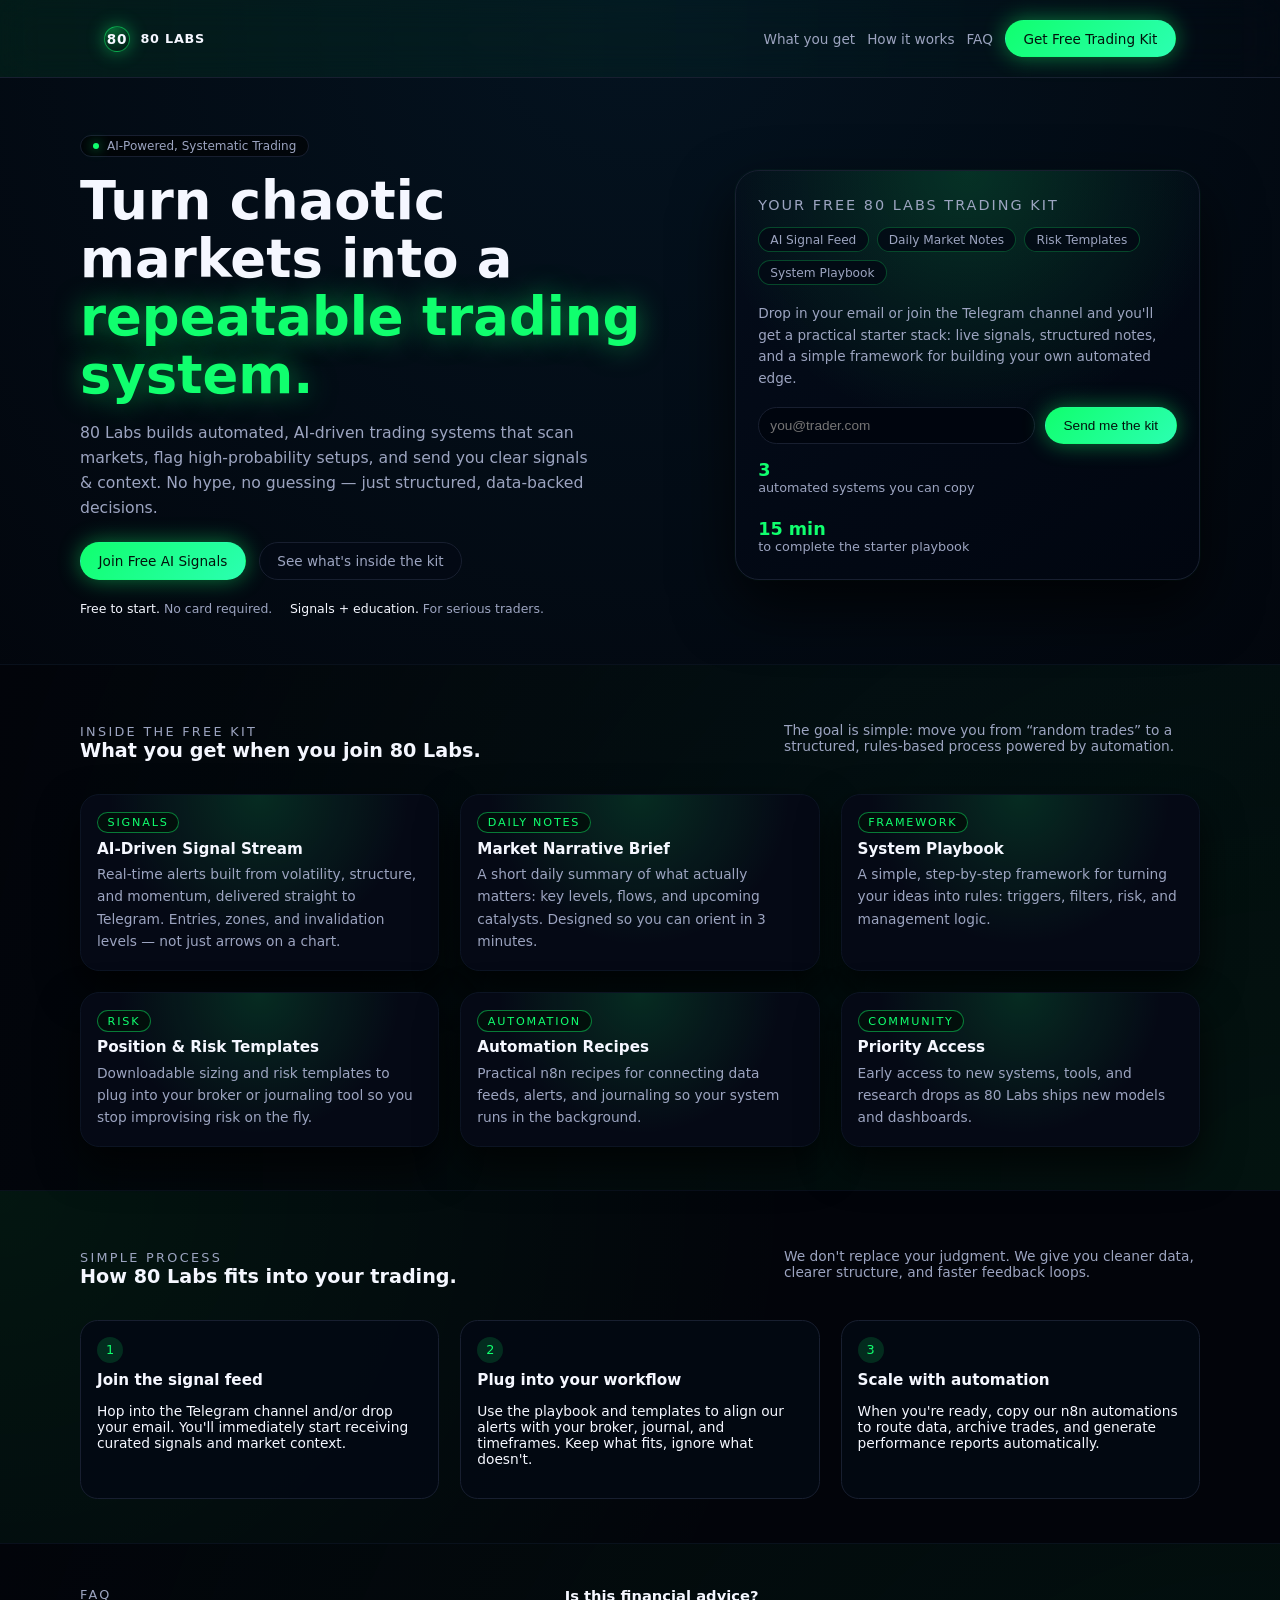
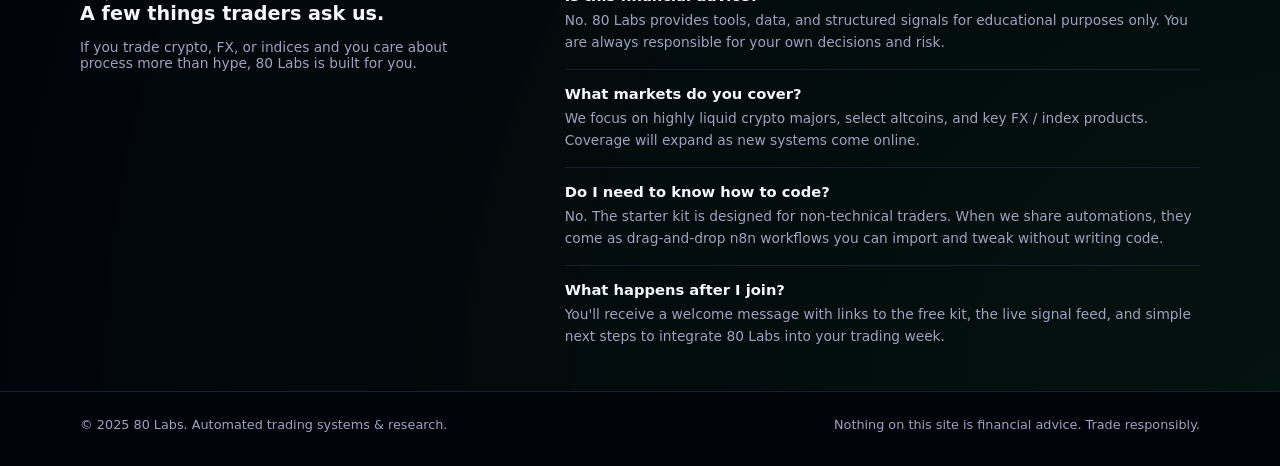
==== index.html @ 5c6da65c "Add landing page" ====
<!DOCTYPE html>
<html lang="en">
<head>
  <meta charset="UTF-8" />
  <title>80 Labs – Start</title>
  <meta name="viewport" content="width=device-width, initial-scale=1" />
  <style>
    :root {
      --bg: #02040a;
      --bg-soft: #050915;
      --accent: #10ff6e;
      --accent-soft: rgba(16, 255, 110, 0.15);
      --text: #f5f7ff;
      --muted: #9ca4c0;
      --border: #181f30;
    }
    * { box-sizing: border-box; }
    body {
      margin: 0;
      font-family: system-ui, -apple-system, BlinkMacSystemFont, "SF Pro Text",
                   "Inter", "Segoe UI", sans-serif;
      background: radial-gradient(circle at top, #041320 0, var(--bg) 50%);
      color: var(--text);
      -webkit-font-smoothing: antialiased;
    }
    a { color: inherit; text-decoration: none; }
    .page {
      min-height: 100vh;
      display: flex;
      flex-direction: column;
    }
    header {
      border-bottom: 1px solid var(--border);
      background: linear-gradient(to right, rgba(16,255,110,0.07), transparent);
      position: sticky;
      top: 0;
      backdrop-filter: blur(18px);
      z-index: 20;
    }
    .container {
      max-width: 1120px;
      margin: 0 auto;
      padding: 1.25rem 1.5rem;
    }
    .nav-row {
      display: flex;
      align-items: center;
      justify-content: space-between;
      gap: 1.5rem;
    }
    .logo-mark {
      display: inline-flex;
      align-items: center;
      gap: .65rem;
      font-weight: 600;
      letter-spacing: .06em;
      text-transform: uppercase;
      font-size: .8rem;
    }
    .logo-icon {
      width: 26px;
      height: 26px;
      border-radius: 999px;
      border: 1px solid rgba(16,255,110,.5);
      display: flex;
      align-items: center;
      justify-content: center;
      background: radial-gradient(circle at 30% 0, rgba(16,255,110,.35), #021011);
      box-shadow: 0 0 18px rgba(16,255,110,.45);
      font-size: .85rem;
    }
    .nav-cta {
      display: flex;
      gap: .75rem;
      align-items: center;
    }
    .nav-link {
      font-size: .85rem;
      color: var(--muted);
    }
    .btn {
      display: inline-flex;
      align-items: center;
      justify-content: center;
      gap: .4rem;
      padding: .6rem 1.1rem;
      border-radius: 999px;
      border: 1px solid transparent;
      font-size: .85rem;
      font-weight: 500;
      cursor: pointer;
      transition: all .18s ease-out;
      background: transparent;
      color: var(--text);
    }
    .btn-primary {
      background: linear-gradient(135deg, #10ff6e, #2bffb1);
      color: #02130c;
      box-shadow: 0 0 22px rgba(16,255,110,.45);
    }
    .btn-primary:hover {
      filter: brightness(1.05);
      transform: translateY(-1px);
      box-shadow: 0 0 26px rgba(16,255,110,.65);
    }
    .btn-ghost {
      border-color: var(--border);
      background: rgba(3,9,20,.8);
      color: var(--muted);
    }
    .btn-ghost:hover {
      border-color: rgba(16,255,110,.45);
      color: var(--text);
    }

    main { flex: 1; }
    .hero {
      padding: 3.5rem 1.5rem 3rem;
    }
    .hero-grid {
      max-width: 1120px;
      margin: 0 auto;
      display: grid;
      grid-template-columns: minmax(0, 3fr) minmax(0, 2.3fr);
      gap: 3rem;
      align-items: center;
    }
    @media (max-width: 880px) {
      .hero-grid {
        grid-template-columns: minmax(0,1fr);
      }
      .hero {
        padding-top: 2.5rem;
      }
    }
    .eyebrow {
      display: inline-flex;
      align-items: center;
      gap: .5rem;
      padding: .2rem .75rem;
      border-radius: 999px;
      border: 1px solid var(--border);
      background: rgba(0,0,0,.6);
      font-size: .75rem;
      color: var(--muted);
      margin-bottom: .9rem;
    }
    .eyebrow-dot {
      width: 6px;
      height: 6px;
      border-radius: 999px;
      background: var(--accent);
      box-shadow: 0 0 12px rgba(16,255,110,.85);
    }
    h1 {
      font-size: clamp(2.4rem, 3.1vw + 1.6rem, 3.3rem);
      line-height: 1.1;
      margin: 0 0 .9rem;
    }
    h1 span {
      color: var(--accent);
      text-shadow: 0 0 28px rgba(16,255,110,.5);
    }
    .hero-sub {
      max-width: 32rem;
      color: var(--muted);
      font-size: .98rem;
      line-height: 1.6;
      margin-bottom: 1.4rem;
    }
    .hero-cta-row {
      display: flex;
      flex-wrap: wrap;
      gap: .8rem;
      margin-bottom: 1.35rem;
    }
    .hero-meta {
      display: flex;
      flex-wrap: wrap;
      gap: 1.1rem;
      font-size: .78rem;
      color: var(--muted);
    }
    .hero-meta strong {
      color: var(--text);
      font-weight: 500;
    }

    .hero-card {
      border-radius: 1.5rem;
      padding: 1.6rem 1.4rem;
      background:
        radial-gradient(circle at top, rgba(16,255,110,.16), transparent 55%),
        linear-gradient(145deg, rgba(4,12,26,1), rgba(1,6,16,1));
      border: 1px solid var(--border);
      box-shadow:
        0 26px 60px rgba(0,0,0,.75),
        0 0 0 1px rgba(16,255,110,.04);
    }
    .hero-card-title {
      font-size: .9rem;
      letter-spacing: .14em;
      text-transform: uppercase;
      margin-bottom: .9rem;
      color: var(--muted);
    }
    .pill-row {
      display: flex;
      flex-wrap: wrap;
      gap: .5rem;
      margin-bottom: 1.1rem;
    }
    .pill {
      padding: .28rem .7rem;
      border-radius: 999px;
      font-size: .76rem;
      border: 1px solid rgba(16,255,110,.25);
      background: rgba(3,11,20,.9);
      color: var(--muted);
    }
    .metrics-row {
      display: flex;
      flex-wrap: wrap;
      gap: 1.5rem;
      font-size: .8rem;
      color: var(--muted);
    }
    .metric strong {
      display: block;
      font-size: 1.1rem;
      color: var(--accent);
    }

    .section {
      padding: 2.7rem 1.5rem;
      border-top: 1px solid rgba(10,18,30,.9);
      background: radial-gradient(circle at top left, rgba(16,255,110,.07), transparent 60%);
    }
    .section-alt {
      background: radial-gradient(circle at bottom right, rgba(16,255,110,.06), #02040a);
    }
    .section-inner {
      max-width: 1120px;
      margin: 0 auto;
    }
    .section-header {
      display: flex;
      justify-content: space-between;
      align-items: flex-end;
      gap: 1.5rem;
      margin-bottom: 1.6rem;
    }
    .section-title {
      font-size: 1.2rem;
      margin: 0 0 .35rem;
    }
    .section-kicker {
      font-size: .8rem;
      color: var(--muted);
      letter-spacing: .18em;
      text-transform: uppercase;
    }
    .section-desc {
      font-size: .86rem;
      color: var(--muted);
      max-width: 26rem;
    }
    @media (max-width: 720px) {
      .section-header {
        flex-direction: column;
        align-items: flex-start;
      }
    }

    .cards {
      display: grid;
      grid-template-columns: repeat(3, minmax(0,1fr));
      gap: 1.3rem;
    }
    @media (max-width: 880px) {
      .cards {
        grid-template-columns: repeat(2,minmax(0,1fr));
      }
    }
    @media (max-width: 640px) {
      .cards {
        grid-template-columns: minmax(0,1fr);
      }
    }
    .card {
      border-radius: 1.2rem;
      padding: 1.1rem 1rem 1.15rem;
      background: radial-gradient(circle at top, rgba(16,255,110,.14), transparent 60%);
      background-color: var(--bg-soft);
      border: 1px solid rgba(12,20,35,1);
      box-shadow: 0 18px 40px rgba(0,0,0,.7);
      font-size: .86rem;
    }
    .card h3 {
      font-size: .95rem;
      margin: 0 0 .35rem;
    }
    .card p {
      margin: 0;
      color: var(--muted);
      line-height: 1.6;
    }
    .badge {
      display: inline-flex;
      align-items: center;
      justify-content: center;
      padding: .2rem .6rem;
      border-radius: 999px;
      border: 1px solid rgba(16,255,110,.45);
      background: rgba(3,15,10,.9);
      font-size: .7rem;
      text-transform: uppercase;
      letter-spacing: .16em;
      color: var(--accent);
      margin-bottom: .4rem;
    }

    .steps {
      display: grid;
      grid-template-columns: repeat(3,minmax(0,1fr));
      gap: 1.3rem;
    }
    @media (max-width: 880px) {
      .steps { grid-template-columns: minmax(0,1fr); }
    }
    .step {
      border-radius: 1.1rem;
      padding: 1rem 1rem 1.1rem;
      border: 1px solid var(--border);
      background: rgba(3,9,18,.96);
      font-size: .86rem;
    }
    .step-num {
      width: 26px;
      height: 26px;
      border-radius: 999px;
      display: inline-flex;
      align-items: center;
      justify-content: center;
      font-size: .8rem;
      background: var(--accent-soft);
      color: var(--accent);
      margin-bottom: .45rem;
    }
    .faq-grid {
      display: grid;
      grid-template-columns: 1.4fr 2fr;
      gap: 2.5rem;
    }
    @media (max-width: 880px) {
      .faq-grid { grid-template-columns: minmax(0,1fr); }
    }
    .faq-item + .faq-item {
      margin-top: 1rem;
      padding-top: .9rem;
      border-top: 1px solid var(--border);
    }
    .faq-item h3 {
      margin: 0 0 .35rem;
      font-size: .92rem;
    }
    .faq-item p {
      margin: 0;
      font-size: .86rem;
      color: var(--muted);
      line-height: 1.6;
    }

    footer {
      border-top: 1px solid var(--border);
      padding: 1.6rem 1.5rem 2.1rem;
      background: #01030a;
      font-size: .8rem;
      color: var(--muted);
    }
    .footer-inner {
      max-width: 1120px;
      margin: 0 auto;
      display: flex;
      justify-content: space-between;
      gap: 1.5rem;
      flex-wrap: wrap;
      align-items: center;
    }
  </style>
</head>
<body>
<div class="page">
  <header>
    <div class="container nav-row">
      <div class="logo-mark">
        <div class="logo-icon">80</div>
        <span>80 Labs</span>
      </div>
      <div class="nav-cta">
        <a href="#kit" class="nav-link">What you get</a>
        <a href="#join" class="nav-link">How it works</a>
        <a href="#faq" class="nav-link">FAQ</a>
        <a href="#join" class="btn btn-primary">Get Free Trading Kit</a>
      </div>
    </div>
  </header>

  <main>
    <section class="hero">
      <div class="hero-grid">
        <div>
          <div class="eyebrow">
            <span class="eyebrow-dot"></span>
            AI-Powered, Systematic Trading
          </div>
          <h1>
            Turn chaotic markets into a<br />
            <span>repeatable trading system.</span>
          </h1>
          <p class="hero-sub">
            80 Labs builds automated, AI-driven trading systems that scan markets,
            flag high-probability setups, and send you clear signals &amp; context.
            No hype, no guessing &mdash; just structured, data-backed decisions.
          </p>
          <div class="hero-cta-row" id="join">
            <a href="https://t.me/YOUR_TELEGRAM_LINK" class="btn btn-primary">
              Join Free AI Signals
            </a>
            <a href="#kit" class="btn btn-ghost">
              See what&apos;s inside the kit
            </a>
          </div>
          <div class="hero-meta">
            <span><strong>Free to start.</strong> No card required.</span>
            <span><strong>Signals + education.</strong> For serious traders.</span>
          </div>
        </div>

        <aside class="hero-card">
          <div class="hero-card-title">Your Free 80 Labs Trading Kit</div>
          <div class="pill-row">
            <span class="pill">AI Signal Feed</span>
            <span class="pill">Daily Market Notes</span>
            <span class="pill">Risk Templates</span>
            <span class="pill">System Playbook</span>
          </div>
          <p style="color: var(--muted); font-size:.85rem; line-height:1.6; margin-bottom:1.1rem;">
            Drop in your email or join the Telegram channel and you&apos;ll get
            a practical starter stack: live signals, structured notes, and a
            simple framework for building your own automated edge.
          </p>
          <div style="margin-bottom:1rem;">
            <!-- Placeholder form - wire this to your ESP -->
            <form action="#" method="post" style="display:flex; flex-wrap:wrap; gap:.6rem;">
              <input
                type="email"
                name="email"
                required
                placeholder="you@trader.com"
                style="flex:1 1 160px; min-width:0; padding:.55rem .7rem; border-radius:999px;
                       border:1px solid var(--border); background:rgba(1,5,14,.9);
                       color:var(--text); font-size:.85rem;"
              />
              <button type="submit" class="btn btn-primary">Send me the kit</button>
            </form>
          </div>
          <div class="metrics-row">
            <div class="metric">
              <strong>3</strong>
              automated systems you can copy
            </div>
            <div class="metric">
              <strong>15 min</strong>
              to complete the starter playbook
            </div>
          </div>
        </aside>
      </div>
    </section>

    <section class="section section-alt" id="kit">
      <div class="section-inner">
        <div class="section-header">
          <div>
            <div class="section-kicker">Inside the free kit</div>
            <h2 class="section-title">What you get when you join 80 Labs.</h2>
          </div>
          <p class="section-desc">
            The goal is simple: move you from &ldquo;random trades&rdquo; to
            a structured, rules-based process powered by automation.
          </p>
        </div>
        <div class="cards">
          <article class="card">
            <span class="badge">Signals</span>
            <h3>AI-Driven Signal Stream</h3>
            <p>
              Real-time alerts built from volatility, structure, and momentum,
              delivered straight to Telegram. Entries, zones, and invalidation
              levels &mdash; not just arrows on a chart.
            </p>
          </article>
          <article class="card">
            <span class="badge">Daily Notes</span>
            <h3>Market Narrative Brief</h3>
            <p>
              A short daily summary of what actually matters: key levels, flows,
              and upcoming catalysts. Designed so you can orient in 3 minutes.
            </p>
          </article>
          <article class="card">
            <span class="badge">Framework</span>
            <h3>System Playbook</h3>
            <p>
              A simple, step-by-step framework for turning your ideas into
              rules: triggers, filters, risk, and management logic.
            </p>
          </article>
          <article class="card">
            <span class="badge">Risk</span>
            <h3>Position &amp; Risk Templates</h3>
            <p>
              Downloadable sizing and risk templates to plug into your broker
              or journaling tool so you stop improvising risk on the fly.
            </p>
          </article>
          <article class="card">
            <span class="badge">Automation</span>
            <h3>Automation Recipes</h3>
            <p>
              Practical n8n recipes for connecting data feeds, alerts,
              and journaling so your system runs in the background.
            </p>
          </article>
          <article class="card">
            <span class="badge">Community</span>
            <h3>Priority Access</h3>
            <p>
              Early access to new systems, tools, and research drops as 80 Labs
              ships new models and dashboards.
            </p>
          </article>
        </div>
      </div>
    </section>

    <section class="section" id="join">
      <div class="section-inner">
        <div class="section-header">
          <div>
            <div class="section-kicker">Simple process</div>
            <h2 class="section-title">How 80 Labs fits into your trading.</h2>
          </div>
          <p class="section-desc">
            We don&apos;t replace your judgment. We give you cleaner data,
            clearer structure, and faster feedback loops.
          </p>
        </div>
        <div class="steps">
          <div class="step">
            <div class="step-num">1</div>
            <h3 style="margin:.1rem 0 .4rem; font-size:.95rem;">Join the signal feed</h3>
            <p>
              Hop into the Telegram channel and/or drop your email. You&apos;ll
              immediately start receiving curated signals and market context.
            </p>
          </div>
          <div class="step">
            <div class="step-num">2</div>
            <h3 style="margin:.1rem 0 .4rem; font-size:.95rem;">Plug into your workflow</h3>
            <p>
              Use the playbook and templates to align our alerts with your
              broker, journal, and timeframes. Keep what fits, ignore what
              doesn&apos;t.
            </p>
          </div>
          <div class="step">
            <div class="step-num">3</div>
            <h3 style="margin:.1rem 0 .4rem; font-size:.95rem;">Scale with automation</h3>
            <p>
              When you&apos;re ready, copy our n8n automations to route data,
              archive trades, and generate performance reports automatically.
            </p>
          </div>
        </div>
      </div>
    </section>

    <section class="section section-alt" id="faq">
      <div class="section-inner faq-grid">
        <div>
          <div class="section-kicker">FAQ</div>
          <h2 class="section-title">A few things traders ask us.</h2>
          <p class="section-desc">
            If you trade crypto, FX, or indices and you care about process more
            than hype, 80 Labs is built for you.
          </p>
        </div>
        <div>
          <div class="faq-item">
            <h3>Is this financial advice?</h3>
            <p>
              No. 80 Labs provides tools, data, and structured signals for
              educational purposes only. You are always responsible for your
              own decisions and risk.
            </p>
          </div>
          <div class="faq-item">
            <h3>What markets do you cover?</h3>
            <p>
              We focus on highly liquid crypto majors, select altcoins, and key
              FX / index products. Coverage will expand as new systems come
              online.
            </p>
          </div>
          <div class="faq-item">
            <h3>Do I need to know how to code?</h3>
            <p>
              No. The starter kit is designed for non-technical traders. When
              we share automations, they come as drag-and-drop n8n workflows
              you can import and tweak without writing code.
            </p>
          </div>
          <div class="faq-item">
            <h3>What happens after I join?</h3>
            <p>
              You&apos;ll receive a welcome message with links to the free kit,
              the live signal feed, and simple next steps to integrate 80 Labs
              into your trading week.
            </p>
          </div>
        </div>
      </div>
    </section>
  </main>

  <footer>
    <div class="footer-inner">
      <span>© 2025 80 Labs. Automated trading systems &amp; research.</span>
      <span>Nothing on this site is financial advice. Trade responsibly.</span>
    </div>
  </footer>
</div>
</body>
</html>
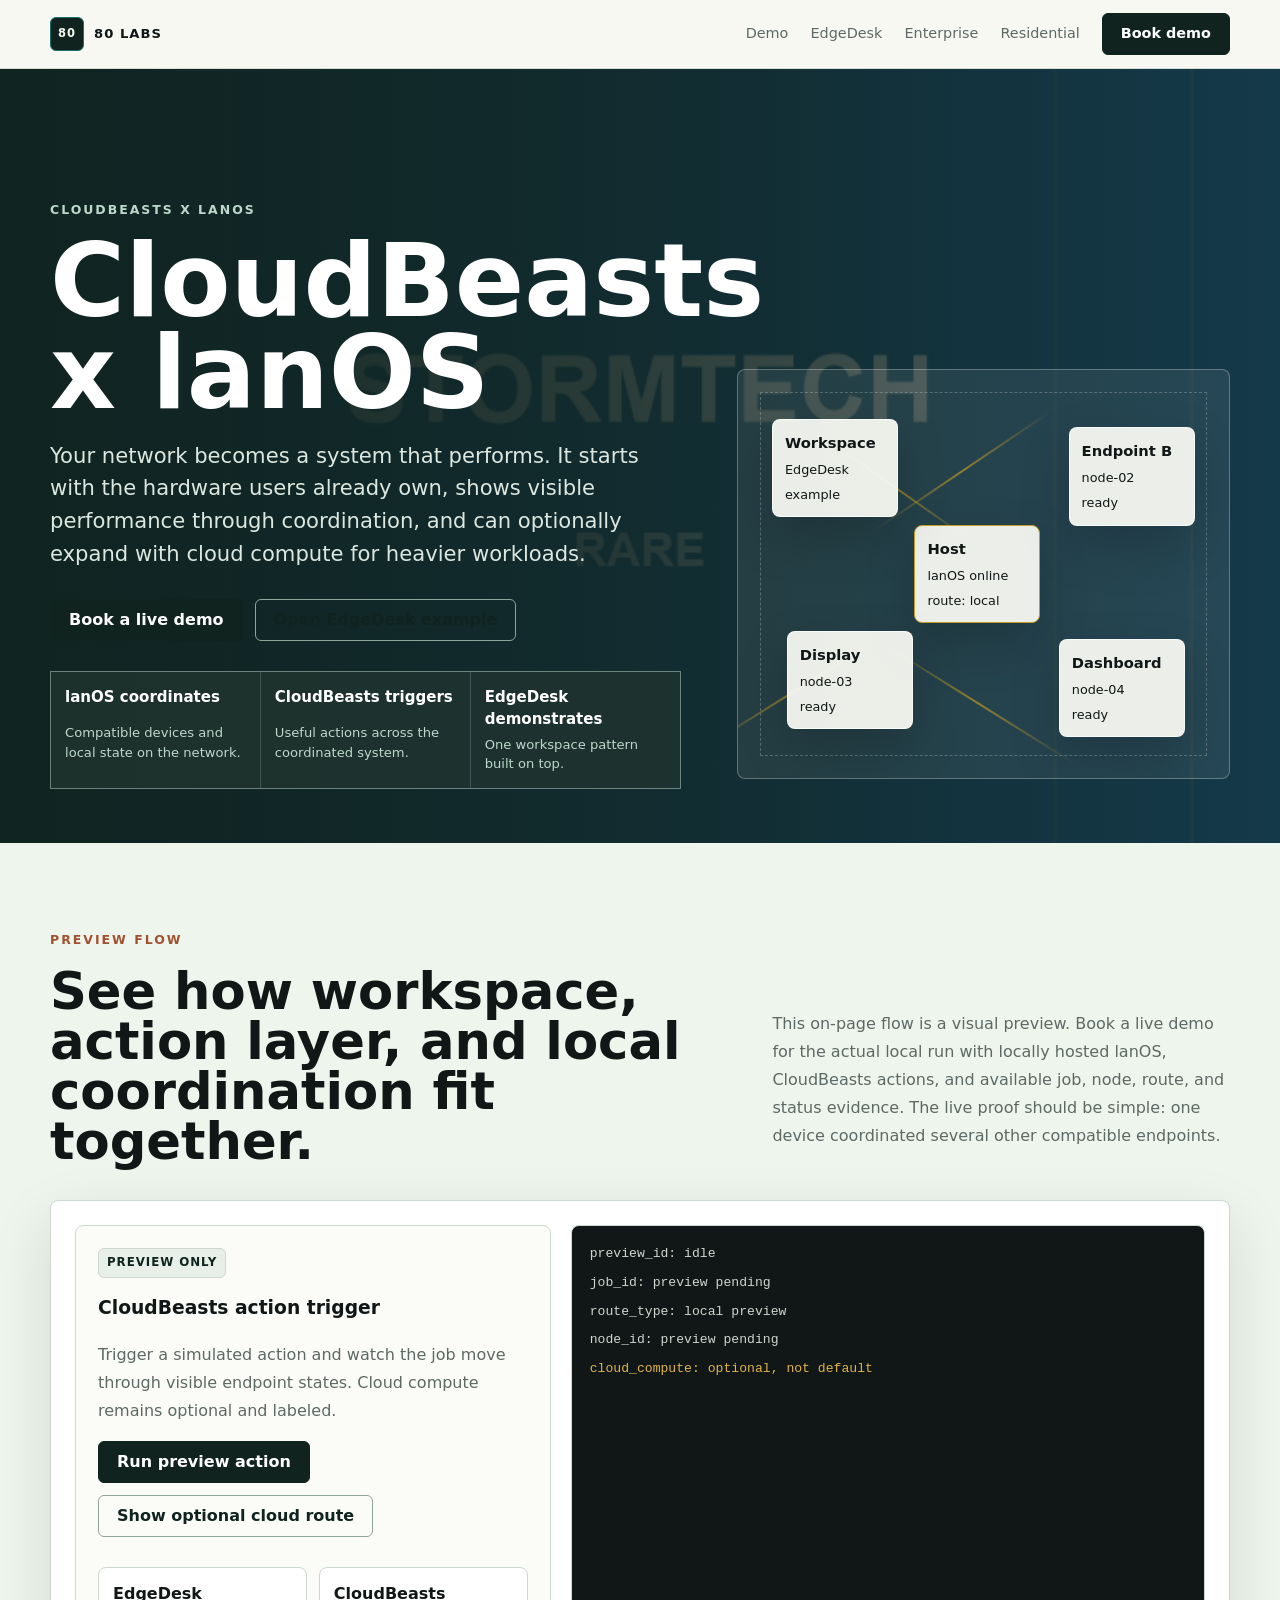
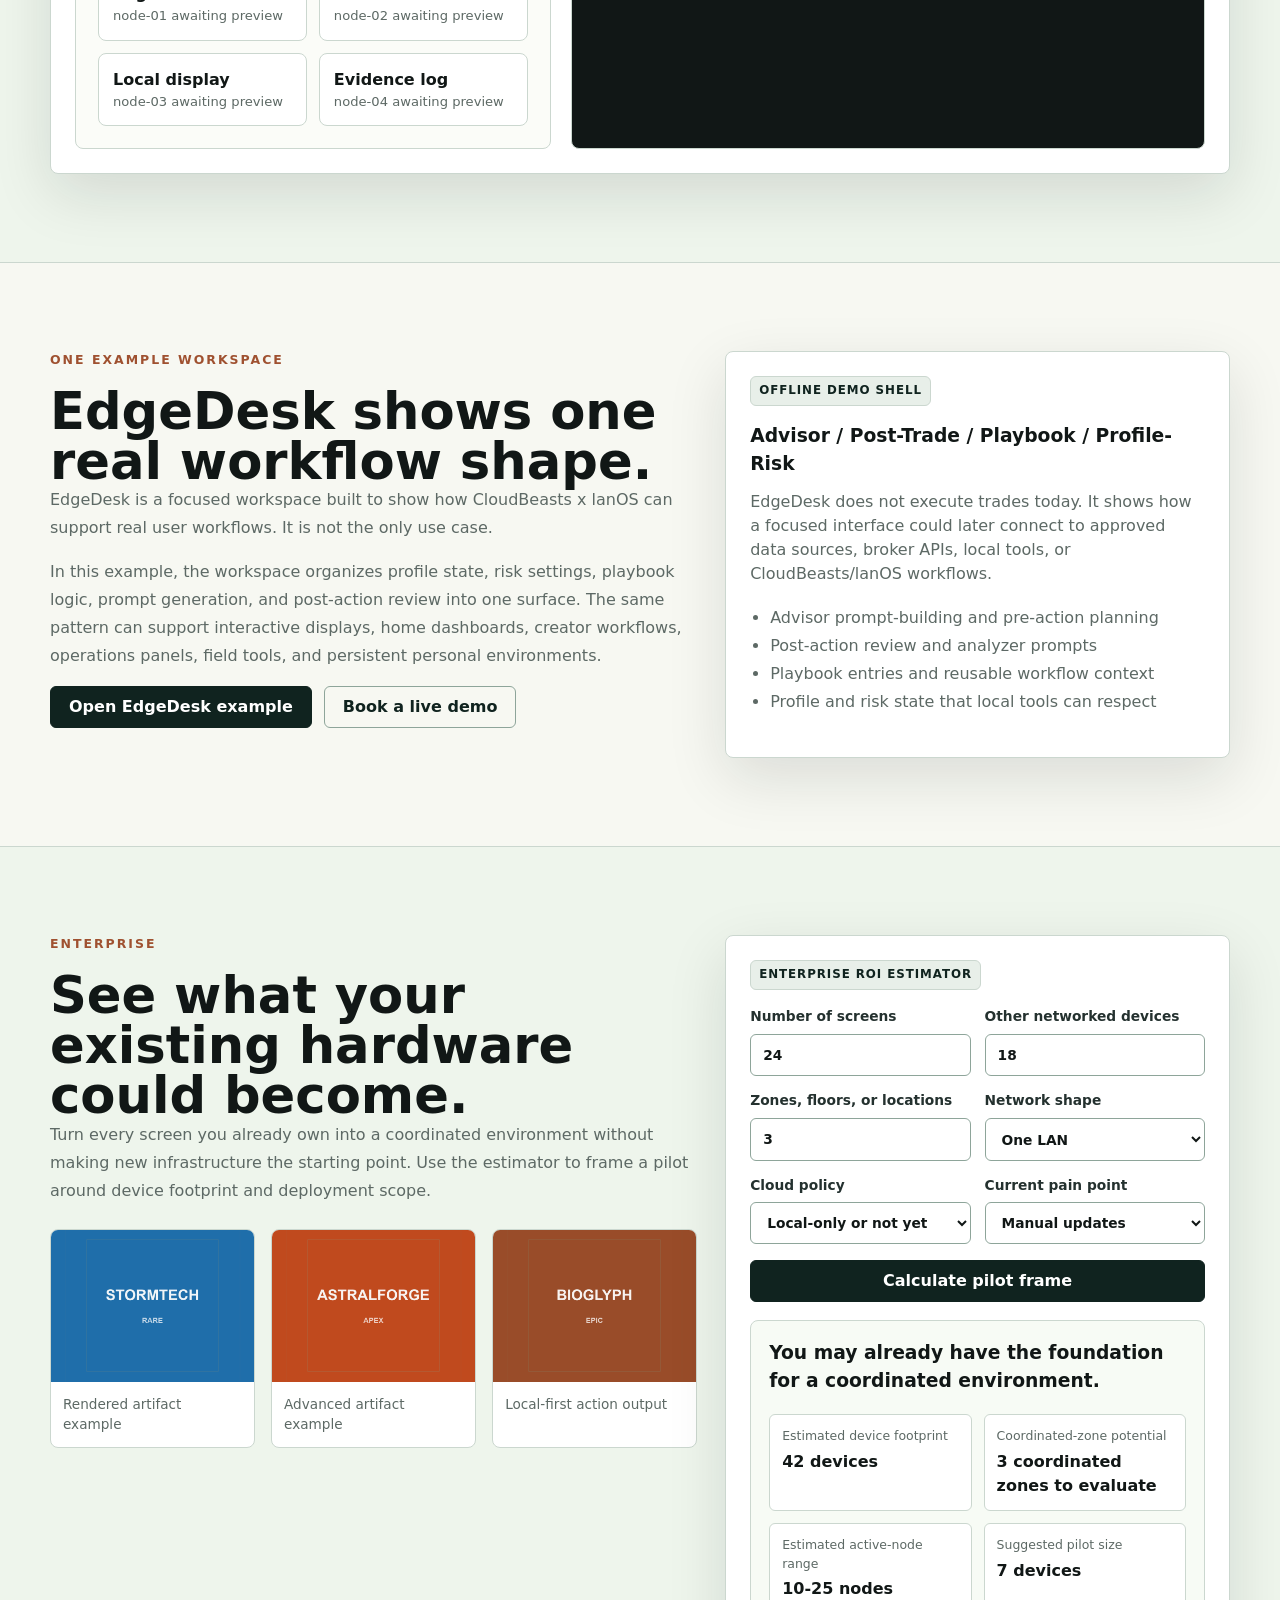
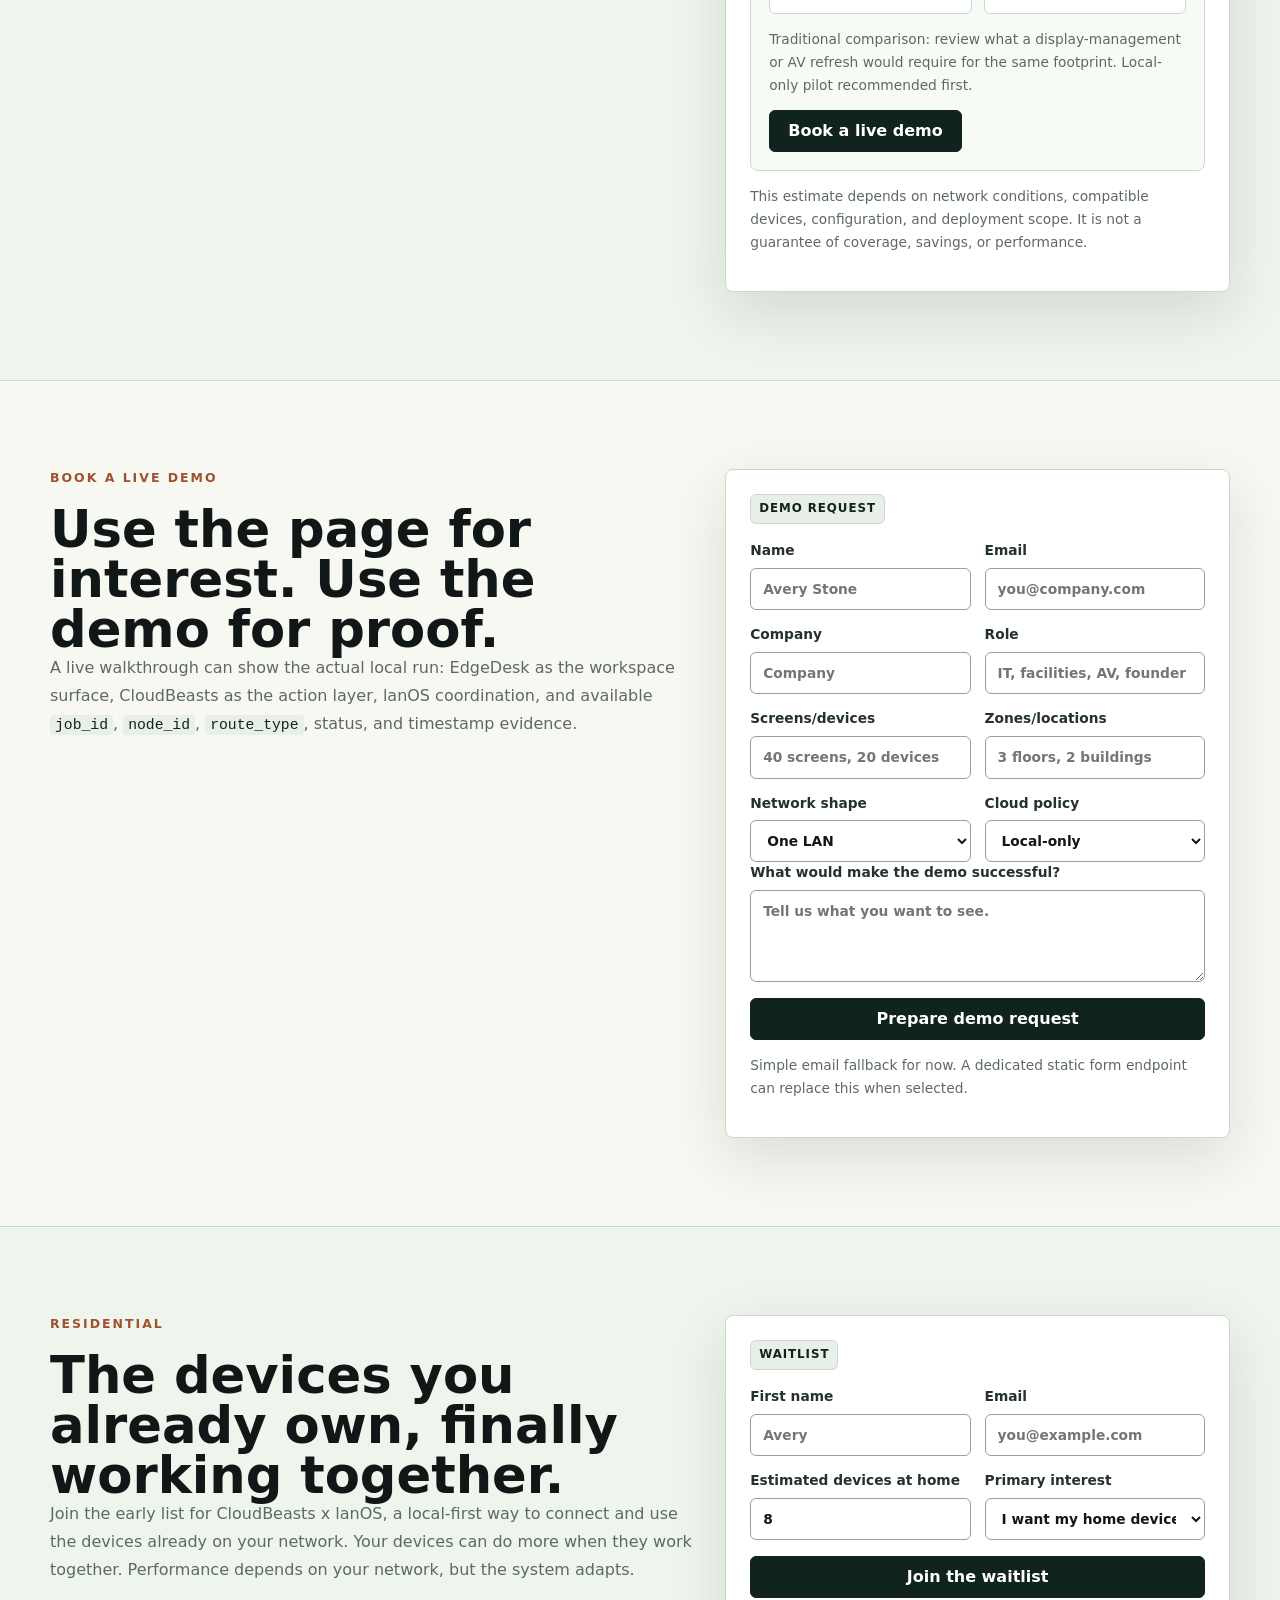
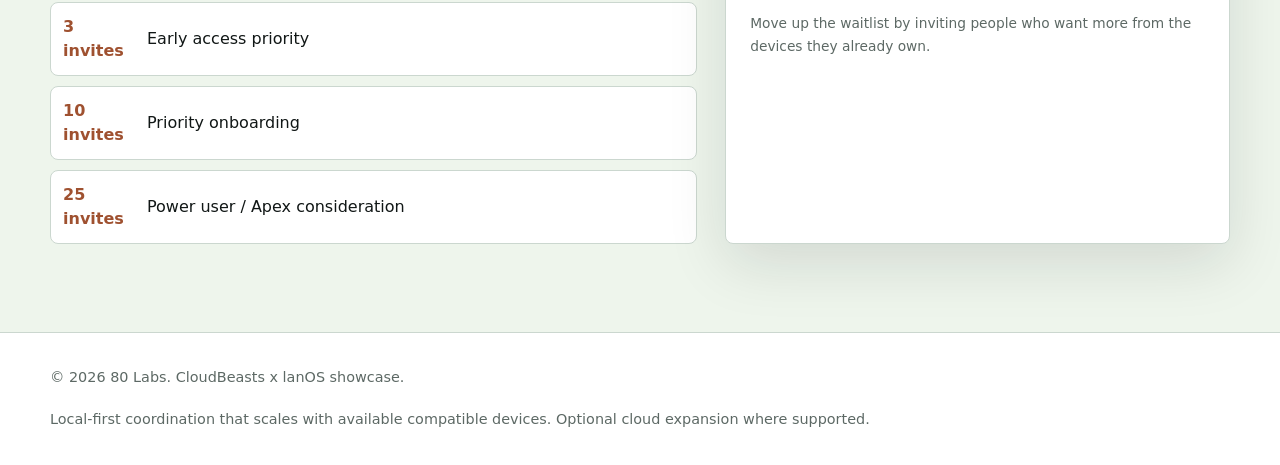
==== commit 52a1c460: "Add CloudBeasts EdgeDesk showcase" ====
--- a/index.html
+++ b/index.html
@@ -2,645 +2,227 @@
 <html lang="en">
 <head>
   <meta charset="UTF-8" />
-  <title>80 Labs – Start</title>
   <meta name="viewport" content="width=device-width, initial-scale=1" />
-  <style>
-    :root {
-      --bg: #02040a;
-      --bg-soft: #050915;
-      --accent: #10ff6e;
-      --accent-soft: rgba(16, 255, 110, 0.15);
-      --text: #f5f7ff;
-      --muted: #9ca4c0;
-      --border: #181f30;
-    }
-    * { box-sizing: border-box; }
-    body {
-      margin: 0;
-      font-family: system-ui, -apple-system, BlinkMacSystemFont, "SF Pro Text",
-                   "Inter", "Segoe UI", sans-serif;
-      background: radial-gradient(circle at top, #041320 0, var(--bg) 50%);
-      color: var(--text);
-      -webkit-font-smoothing: antialiased;
-    }
-    a { color: inherit; text-decoration: none; }
-    .page {
-      min-height: 100vh;
-      display: flex;
-      flex-direction: column;
-    }
-    header {
-      border-bottom: 1px solid var(--border);
-      background: linear-gradient(to right, rgba(16,255,110,0.07), transparent);
-      position: sticky;
-      top: 0;
-      backdrop-filter: blur(18px);
-      z-index: 20;
-    }
-    .container {
-      max-width: 1120px;
-      margin: 0 auto;
-      padding: 1.25rem 1.5rem;
-    }
-    .nav-row {
-      display: flex;
-      align-items: center;
-      justify-content: space-between;
-      gap: 1.5rem;
-    }
-    .logo-mark {
-      display: inline-flex;
-      align-items: center;
-      gap: .65rem;
-      font-weight: 600;
-      letter-spacing: .06em;
-      text-transform: uppercase;
-      font-size: .8rem;
-    }
-    .logo-icon {
-      width: 26px;
-      height: 26px;
-      border-radius: 999px;
-      border: 1px solid rgba(16,255,110,.5);
-      display: flex;
-      align-items: center;
-      justify-content: center;
-      background: radial-gradient(circle at 30% 0, rgba(16,255,110,.35), #021011);
-      box-shadow: 0 0 18px rgba(16,255,110,.45);
-      font-size: .85rem;
-    }
-    .nav-cta {
-      display: flex;
-      gap: .75rem;
-      align-items: center;
-    }
-    .nav-link {
-      font-size: .85rem;
-      color: var(--muted);
-    }
-    .btn {
-      display: inline-flex;
-      align-items: center;
-      justify-content: center;
-      gap: .4rem;
-      padding: .6rem 1.1rem;
-      border-radius: 999px;
-      border: 1px solid transparent;
-      font-size: .85rem;
-      font-weight: 500;
-      cursor: pointer;
-      transition: all .18s ease-out;
-      background: transparent;
-      color: var(--text);
-    }
-    .btn-primary {
-      background: linear-gradient(135deg, #10ff6e, #2bffb1);
-      color: #02130c;
-      box-shadow: 0 0 22px rgba(16,255,110,.45);
-    }
-    .btn-primary:hover {
-      filter: brightness(1.05);
-      transform: translateY(-1px);
-      box-shadow: 0 0 26px rgba(16,255,110,.65);
-    }
-    .btn-ghost {
-      border-color: var(--border);
-      background: rgba(3,9,20,.8);
-      color: var(--muted);
-    }
-    .btn-ghost:hover {
-      border-color: rgba(16,255,110,.45);
-      color: var(--text);
-    }
-
-    main { flex: 1; }
-    .hero {
-      padding: 3.5rem 1.5rem 3rem;
-    }
-    .hero-grid {
-      max-width: 1120px;
-      margin: 0 auto;
-      display: grid;
-      grid-template-columns: minmax(0, 3fr) minmax(0, 2.3fr);
-      gap: 3rem;
-      align-items: center;
-    }
-    @media (max-width: 880px) {
-      .hero-grid {
-        grid-template-columns: minmax(0,1fr);
-      }
-      .hero {
-        padding-top: 2.5rem;
-      }
-    }
-    .eyebrow {
-      display: inline-flex;
-      align-items: center;
-      gap: .5rem;
-      padding: .2rem .75rem;
-      border-radius: 999px;
-      border: 1px solid var(--border);
-      background: rgba(0,0,0,.6);
-      font-size: .75rem;
-      color: var(--muted);
-      margin-bottom: .9rem;
-    }
-    .eyebrow-dot {
-      width: 6px;
-      height: 6px;
-      border-radius: 999px;
-      background: var(--accent);
-      box-shadow: 0 0 12px rgba(16,255,110,.85);
-    }
-    h1 {
-      font-size: clamp(2.4rem, 3.1vw + 1.6rem, 3.3rem);
-      line-height: 1.1;
-      margin: 0 0 .9rem;
-    }
-    h1 span {
-      color: var(--accent);
-      text-shadow: 0 0 28px rgba(16,255,110,.5);
-    }
-    .hero-sub {
-      max-width: 32rem;
-      color: var(--muted);
-      font-size: .98rem;
-      line-height: 1.6;
-      margin-bottom: 1.4rem;
-    }
-    .hero-cta-row {
-      display: flex;
-      flex-wrap: wrap;
-      gap: .8rem;
-      margin-bottom: 1.35rem;
-    }
-    .hero-meta {
-      display: flex;
-      flex-wrap: wrap;
-      gap: 1.1rem;
-      font-size: .78rem;
-      color: var(--muted);
-    }
-    .hero-meta strong {
-      color: var(--text);
-      font-weight: 500;
-    }
-
-    .hero-card {
-      border-radius: 1.5rem;
-      padding: 1.6rem 1.4rem;
-      background:
-        radial-gradient(circle at top, rgba(16,255,110,.16), transparent 55%),
-        linear-gradient(145deg, rgba(4,12,26,1), rgba(1,6,16,1));
-      border: 1px solid var(--border);
-      box-shadow:
-        0 26px 60px rgba(0,0,0,.75),
-        0 0 0 1px rgba(16,255,110,.04);
-    }
-    .hero-card-title {
-      font-size: .9rem;
-      letter-spacing: .14em;
-      text-transform: uppercase;
-      margin-bottom: .9rem;
-      color: var(--muted);
-    }
-    .pill-row {
-      display: flex;
-      flex-wrap: wrap;
-      gap: .5rem;
-      margin-bottom: 1.1rem;
-    }
-    .pill {
-      padding: .28rem .7rem;
-      border-radius: 999px;
-      font-size: .76rem;
-      border: 1px solid rgba(16,255,110,.25);
-      background: rgba(3,11,20,.9);
-      color: var(--muted);
-    }
-    .metrics-row {
-      display: flex;
-      flex-wrap: wrap;
-      gap: 1.5rem;
-      font-size: .8rem;
-      color: var(--muted);
-    }
-    .metric strong {
-      display: block;
-      font-size: 1.1rem;
-      color: var(--accent);
-    }
-
-    .section {
-      padding: 2.7rem 1.5rem;
-      border-top: 1px solid rgba(10,18,30,.9);
-      background: radial-gradient(circle at top left, rgba(16,255,110,.07), transparent 60%);
-    }
-    .section-alt {
-      background: radial-gradient(circle at bottom right, rgba(16,255,110,.06), #02040a);
-    }
-    .section-inner {
-      max-width: 1120px;
-      margin: 0 auto;
-    }
-    .section-header {
-      display: flex;
-      justify-content: space-between;
-      align-items: flex-end;
-      gap: 1.5rem;
-      margin-bottom: 1.6rem;
-    }
-    .section-title {
-      font-size: 1.2rem;
-      margin: 0 0 .35rem;
-    }
-    .section-kicker {
-      font-size: .8rem;
-      color: var(--muted);
-      letter-spacing: .18em;
-      text-transform: uppercase;
-    }
-    .section-desc {
-      font-size: .86rem;
-      color: var(--muted);
-      max-width: 26rem;
-    }
-    @media (max-width: 720px) {
-      .section-header {
-        flex-direction: column;
-        align-items: flex-start;
-      }
-    }
-
-    .cards {
-      display: grid;
-      grid-template-columns: repeat(3, minmax(0,1fr));
-      gap: 1.3rem;
-    }
-    @media (max-width: 880px) {
-      .cards {
-        grid-template-columns: repeat(2,minmax(0,1fr));
-      }
-    }
-    @media (max-width: 640px) {
-      .cards {
-        grid-template-columns: minmax(0,1fr);
-      }
-    }
-    .card {
-      border-radius: 1.2rem;
-      padding: 1.1rem 1rem 1.15rem;
-      background: radial-gradient(circle at top, rgba(16,255,110,.14), transparent 60%);
-      background-color: var(--bg-soft);
-      border: 1px solid rgba(12,20,35,1);
-      box-shadow: 0 18px 40px rgba(0,0,0,.7);
-      font-size: .86rem;
-    }
-    .card h3 {
-      font-size: .95rem;
-      margin: 0 0 .35rem;
-    }
-    .card p {
-      margin: 0;
-      color: var(--muted);
-      line-height: 1.6;
-    }
-    .badge {
-      display: inline-flex;
-      align-items: center;
-      justify-content: center;
-      padding: .2rem .6rem;
-      border-radius: 999px;
-      border: 1px solid rgba(16,255,110,.45);
-      background: rgba(3,15,10,.9);
-      font-size: .7rem;
-      text-transform: uppercase;
-      letter-spacing: .16em;
-      color: var(--accent);
-      margin-bottom: .4rem;
-    }
-
-    .steps {
-      display: grid;
-      grid-template-columns: repeat(3,minmax(0,1fr));
-      gap: 1.3rem;
-    }
-    @media (max-width: 880px) {
-      .steps { grid-template-columns: minmax(0,1fr); }
-    }
-    .step {
-      border-radius: 1.1rem;
-      padding: 1rem 1rem 1.1rem;
-      border: 1px solid var(--border);
-      background: rgba(3,9,18,.96);
-      font-size: .86rem;
-    }
-    .step-num {
-      width: 26px;
-      height: 26px;
-      border-radius: 999px;
-      display: inline-flex;
-      align-items: center;
-      justify-content: center;
-      font-size: .8rem;
-      background: var(--accent-soft);
-      color: var(--accent);
-      margin-bottom: .45rem;
-    }
-    .faq-grid {
-      display: grid;
-      grid-template-columns: 1.4fr 2fr;
-      gap: 2.5rem;
-    }
-    @media (max-width: 880px) {
-      .faq-grid { grid-template-columns: minmax(0,1fr); }
-    }
-    .faq-item + .faq-item {
-      margin-top: 1rem;
-      padding-top: .9rem;
-      border-top: 1px solid var(--border);
-    }
-    .faq-item h3 {
-      margin: 0 0 .35rem;
-      font-size: .92rem;
-    }
-    .faq-item p {
-      margin: 0;
-      font-size: .86rem;
-      color: var(--muted);
-      line-height: 1.6;
-    }
-
-    footer {
-      border-top: 1px solid var(--border);
-      padding: 1.6rem 1.5rem 2.1rem;
-      background: #01030a;
-      font-size: .8rem;
-      color: var(--muted);
-    }
-    .footer-inner {
-      max-width: 1120px;
-      margin: 0 auto;
-      display: flex;
-      justify-content: space-between;
-      gap: 1.5rem;
-      flex-wrap: wrap;
-      align-items: center;
-    }
-  </style>
+  <title>CloudBeasts x lanOS | 80 Labs</title>
+  <meta name="description" content="CloudBeasts x lanOS turns existing devices into a coordinated, local-first system. Your network becomes a system that performs." />
+  <meta property="og:title" content="CloudBeasts x lanOS | 80 Labs" />
+  <meta property="og:description" content="Your network becomes a system that performs." />
+  <meta property="og:image" content="assets/cloudbeasts/stormtech-rare.png" />
+  <meta name="theme-color" content="#10231f" />
+  <link rel="icon" href="data:," />
+  <link rel="stylesheet" href="styles.css" />
 </head>
 <body>
-<div class="page">
-  <header>
-    <div class="container nav-row">
-      <div class="logo-mark">
-        <div class="logo-icon">80</div>
+  <header class="site-header">
+    <nav class="nav" aria-label="Primary navigation">
+      <a href="#top" class="brand" aria-label="80 Labs home">
+        <span class="brand-mark">80</span>
         <span>80 Labs</span>
-      </div>
-      <div class="nav-cta">
-        <a href="#kit" class="nav-link">What you get</a>
-        <a href="#join" class="nav-link">How it works</a>
-        <a href="#faq" class="nav-link">FAQ</a>
-        <a href="#join" class="btn btn-primary">Get Free Trading Kit</a>
-      </div>
-    </div>
+      </a>
+      <div class="nav-links">
+        <a href="#demo">Demo</a>
+        <a href="#edgedesk">EdgeDesk</a>
+        <a href="#enterprise">Enterprise</a>
+        <a href="#residential">Residential</a>
+        <a class="button" href="#demo-request">Book demo</a>
+      </div>
+    </nav>
   </header>
 
-  <main>
-    <section class="hero">
-      <div class="hero-grid">
-        <div>
-          <div class="eyebrow">
-            <span class="eyebrow-dot"></span>
-            AI-Powered, Systematic Trading
-          </div>
-          <h1>
-            Turn chaotic markets into a<br />
-            <span>repeatable trading system.</span>
-          </h1>
-          <p class="hero-sub">
-            80 Labs builds automated, AI-driven trading systems that scan markets,
-            flag high-probability setups, and send you clear signals &amp; context.
-            No hype, no guessing &mdash; just structured, data-backed decisions.
-          </p>
-          <div class="hero-cta-row" id="join">
-            <a href="https://t.me/YOUR_TELEGRAM_LINK" class="btn btn-primary">
-              Join Free AI Signals
-            </a>
-            <a href="#kit" class="btn btn-ghost">
-              See what&apos;s inside the kit
-            </a>
-          </div>
-          <div class="hero-meta">
-            <span><strong>Free to start.</strong> No card required.</span>
-            <span><strong>Signals + education.</strong> For serious traders.</span>
-          </div>
-        </div>
-
-        <aside class="hero-card">
-          <div class="hero-card-title">Your Free 80 Labs Trading Kit</div>
-          <div class="pill-row">
-            <span class="pill">AI Signal Feed</span>
-            <span class="pill">Daily Market Notes</span>
-            <span class="pill">Risk Templates</span>
-            <span class="pill">System Playbook</span>
-          </div>
-          <p style="color: var(--muted); font-size:.85rem; line-height:1.6; margin-bottom:1.1rem;">
-            Drop in your email or join the Telegram channel and you&apos;ll get
-            a practical starter stack: live signals, structured notes, and a
-            simple framework for building your own automated edge.
-          </p>
-          <div style="margin-bottom:1rem;">
-            <!-- Placeholder form - wire this to your ESP -->
-            <form action="#" method="post" style="display:flex; flex-wrap:wrap; gap:.6rem;">
-              <input
-                type="email"
-                name="email"
-                required
-                placeholder="you@trader.com"
-                style="flex:1 1 160px; min-width:0; padding:.55rem .7rem; border-radius:999px;
-                       border:1px solid var(--border); background:rgba(1,5,14,.9);
-                       color:var(--text); font-size:.85rem;"
-              />
-              <button type="submit" class="btn btn-primary">Send me the kit</button>
-            </form>
-          </div>
-          <div class="metrics-row">
-            <div class="metric">
-              <strong>3</strong>
-              automated systems you can copy
+  <main id="top">
+    <section class="hero" aria-labelledby="hero-title">
+      <img class="hero-media" src="assets/cloudbeasts/stormtech-rare.png" alt="CloudBeasts showcase artifact for a coordinated-device preview" />
+      <div class="hero-inner">
+        <div class="hero-copy-block">
+          <p class="eyebrow">CloudBeasts x lanOS</p>
+          <h1 id="hero-title">CloudBeasts x lanOS</h1>
+          <p class="hero-copy">Your network becomes a system that performs. It starts with the hardware users already own, shows visible performance through coordination, and can optionally expand with cloud compute for heavier workloads.</p>
+          <div class="hero-actions">
+            <a class="button" href="#demo-request">Book a live demo</a>
+            <a class="button secondary" href="edge/">Open EdgeDesk example</a>
+          </div>
+          <div class="hero-proof" aria-label="Product proof points">
+            <span><strong>lanOS coordinates</strong> Compatible devices and local state on the network.</span>
+            <span><strong>CloudBeasts triggers</strong> Useful actions across the coordinated system.</span>
+            <span><strong>EdgeDesk demonstrates</strong> One workspace pattern built on top.</span>
+          </div>
+        </div>
+        <div class="coordination-scene" aria-label="One host coordinating endpoint devices">
+          <div class="scene-board">
+            <span class="pulse-line line-a"></span>
+            <span class="pulse-line line-b"></span>
+            <span class="pulse-line line-c"></span>
+            <span class="pulse-line line-d"></span>
+            <div class="node host"><strong>Host</strong><span>lanOS online</span><span>route: local</span></div>
+            <div class="node endpoint-a"><strong>Workspace</strong><span>EdgeDesk</span><span>example</span></div>
+            <div class="node endpoint-b"><strong>Endpoint B</strong><span>node-02</span><span>ready</span></div>
+            <div class="node endpoint-c"><strong>Display</strong><span>node-03</span><span>ready</span></div>
+            <div class="node endpoint-d"><strong>Dashboard</strong><span>node-04</span><span>ready</span></div>
+          </div>
+        </div>
+      </div>
+    </section>
+
+    <section class="section alt" id="demo">
+      <div class="section-inner">
+        <div class="section-head">
+          <div>
+            <p class="kicker">Preview flow</p>
+            <h2>See how workspace, action layer, and local coordination fit together.</h2>
+          </div>
+          <p class="section-lede">This on-page flow is a visual preview. Book a live demo for the actual local run with locally hosted lanOS, CloudBeasts actions, and available job, node, route, and status evidence. The live proof should be simple: one device coordinated several other compatible endpoints.</p>
+        </div>
+        <div class="demo-panel panel">
+          <div class="demo-stage">
+            <div class="demo-control">
+              <span class="tag">Preview only</span>
+              <h3>CloudBeasts action trigger</h3>
+              <p class="section-lede">Trigger a simulated action and watch the job move through visible endpoint states. Cloud compute remains optional and labeled.</p>
+              <div class="hero-actions">
+                <button class="button" type="button" id="trigger-demo">Run preview action</button>
+                <button class="button secondary" type="button" id="toggle-cloud">Show optional cloud route</button>
+              </div>
+              <div class="endpoint-grid" id="endpoint-grid">
+                <div class="endpoint" data-node="node-01"><strong>EdgeDesk</strong><span>node-01 awaiting preview</span></div>
+                <div class="endpoint" data-node="node-02"><strong>CloudBeasts</strong><span>node-02 awaiting preview</span></div>
+                <div class="endpoint" data-node="node-03"><strong>Local display</strong><span>node-03 awaiting preview</span></div>
+                <div class="endpoint" data-node="node-04"><strong>Evidence log</strong><span>node-04 awaiting preview</span></div>
+              </div>
             </div>
-            <div class="metric">
-              <strong>15 min</strong>
-              to complete the starter playbook
+            <div class="demo-log" aria-live="polite" id="demo-log">
+              <span class="log-line">preview_id: idle</span>
+              <span class="log-line">job_id: preview pending</span>
+              <span class="log-line">route_type: local preview</span>
+              <span class="log-line">node_id: preview pending</span>
+              <span class="log-line warn">cloud_compute: optional, not default</span>
             </div>
           </div>
-        </aside>
-      </div>
-    </section>
-
-    <section class="section section-alt" id="kit">
-      <div class="section-inner">
-        <div class="section-header">
-          <div>
-            <div class="section-kicker">Inside the free kit</div>
-            <h2 class="section-title">What you get when you join 80 Labs.</h2>
-          </div>
-          <p class="section-desc">
-            The goal is simple: move you from &ldquo;random trades&rdquo; to
-            a structured, rules-based process powered by automation.
-          </p>
-        </div>
-        <div class="cards">
-          <article class="card">
-            <span class="badge">Signals</span>
-            <h3>AI-Driven Signal Stream</h3>
-            <p>
-              Real-time alerts built from volatility, structure, and momentum,
-              delivered straight to Telegram. Entries, zones, and invalidation
-              levels &mdash; not just arrows on a chart.
-            </p>
-          </article>
-          <article class="card">
-            <span class="badge">Daily Notes</span>
-            <h3>Market Narrative Brief</h3>
-            <p>
-              A short daily summary of what actually matters: key levels, flows,
-              and upcoming catalysts. Designed so you can orient in 3 minutes.
-            </p>
-          </article>
-          <article class="card">
-            <span class="badge">Framework</span>
-            <h3>System Playbook</h3>
-            <p>
-              A simple, step-by-step framework for turning your ideas into
-              rules: triggers, filters, risk, and management logic.
-            </p>
-          </article>
-          <article class="card">
-            <span class="badge">Risk</span>
-            <h3>Position &amp; Risk Templates</h3>
-            <p>
-              Downloadable sizing and risk templates to plug into your broker
-              or journaling tool so you stop improvising risk on the fly.
-            </p>
-          </article>
-          <article class="card">
-            <span class="badge">Automation</span>
-            <h3>Automation Recipes</h3>
-            <p>
-              Practical n8n recipes for connecting data feeds, alerts,
-              and journaling so your system runs in the background.
-            </p>
-          </article>
-          <article class="card">
-            <span class="badge">Community</span>
-            <h3>Priority Access</h3>
-            <p>
-              Early access to new systems, tools, and research drops as 80 Labs
-              ships new models and dashboards.
-            </p>
-          </article>
-        </div>
-      </div>
-    </section>
-
-    <section class="section" id="join">
-      <div class="section-inner">
-        <div class="section-header">
-          <div>
-            <div class="section-kicker">Simple process</div>
-            <h2 class="section-title">How 80 Labs fits into your trading.</h2>
-          </div>
-          <p class="section-desc">
-            We don&apos;t replace your judgment. We give you cleaner data,
-            clearer structure, and faster feedback loops.
-          </p>
-        </div>
-        <div class="steps">
-          <div class="step">
-            <div class="step-num">1</div>
-            <h3 style="margin:.1rem 0 .4rem; font-size:.95rem;">Join the signal feed</h3>
-            <p>
-              Hop into the Telegram channel and/or drop your email. You&apos;ll
-              immediately start receiving curated signals and market context.
-            </p>
-          </div>
-          <div class="step">
-            <div class="step-num">2</div>
-            <h3 style="margin:.1rem 0 .4rem; font-size:.95rem;">Plug into your workflow</h3>
-            <p>
-              Use the playbook and templates to align our alerts with your
-              broker, journal, and timeframes. Keep what fits, ignore what
-              doesn&apos;t.
-            </p>
-          </div>
-          <div class="step">
-            <div class="step-num">3</div>
-            <h3 style="margin:.1rem 0 .4rem; font-size:.95rem;">Scale with automation</h3>
-            <p>
-              When you&apos;re ready, copy our n8n automations to route data,
-              archive trades, and generate performance reports automatically.
-            </p>
-          </div>
-        </div>
-      </div>
-    </section>
-
-    <section class="section section-alt" id="faq">
-      <div class="section-inner faq-grid">
-        <div>
-          <div class="section-kicker">FAQ</div>
-          <h2 class="section-title">A few things traders ask us.</h2>
-          <p class="section-desc">
-            If you trade crypto, FX, or indices and you care about process more
-            than hype, 80 Labs is built for you.
-          </p>
-        </div>
-        <div>
-          <div class="faq-item">
-            <h3>Is this financial advice?</h3>
-            <p>
-              No. 80 Labs provides tools, data, and structured signals for
-              educational purposes only. You are always responsible for your
-              own decisions and risk.
-            </p>
-          </div>
-          <div class="faq-item">
-            <h3>What markets do you cover?</h3>
-            <p>
-              We focus on highly liquid crypto majors, select altcoins, and key
-              FX / index products. Coverage will expand as new systems come
-              online.
-            </p>
-          </div>
-          <div class="faq-item">
-            <h3>Do I need to know how to code?</h3>
-            <p>
-              No. The starter kit is designed for non-technical traders. When
-              we share automations, they come as drag-and-drop n8n workflows
-              you can import and tweak without writing code.
-            </p>
-          </div>
-          <div class="faq-item">
-            <h3>What happens after I join?</h3>
-            <p>
-              You&apos;ll receive a welcome message with links to the free kit,
-              the live signal feed, and simple next steps to integrate 80 Labs
-              into your trading week.
-            </p>
-          </div>
-        </div>
+        </div>
+      </div>
+    </section>
+
+    <section class="section" id="edgedesk">
+      <div class="section-inner split">
+        <div>
+          <p class="kicker">One example workspace</p>
+          <h2>EdgeDesk shows one real workflow shape.</h2>
+          <p class="section-lede">EdgeDesk is a focused workspace built to show how CloudBeasts x lanOS can support real user workflows. It is not the only use case.</p>
+          <p class="section-lede">In this example, the workspace organizes profile state, risk settings, playbook logic, prompt generation, and post-action review into one surface. The same pattern can support interactive displays, home dashboards, creator workflows, operations panels, field tools, and persistent personal environments.</p>
+          <div class="hero-actions">
+            <a class="button" href="edge/">Open EdgeDesk example</a>
+            <a class="button secondary" href="#demo-request">Book a live demo</a>
+          </div>
+        </div>
+        <div class="workspace-card panel">
+          <span class="tag">Offline demo shell</span>
+          <h3>Advisor / Post-Trade / Playbook / Profile-Risk</h3>
+          <p>EdgeDesk does not execute trades today. It shows how a focused interface could later connect to approved data sources, broker APIs, local tools, or CloudBeasts/lanOS workflows.</p>
+          <ul class="workspace-list">
+            <li>Advisor prompt-building and pre-action planning</li>
+            <li>Post-action review and analyzer prompts</li>
+            <li>Playbook entries and reusable workflow context</li>
+            <li>Profile and risk state that local tools can respect</li>
+          </ul>
+        </div>
+      </div>
+    </section>
+
+    <section class="section alt" id="enterprise">
+      <div class="section-inner split">
+        <div>
+          <p class="kicker">Enterprise</p>
+          <h2>See what your existing hardware could become.</h2>
+          <p class="section-lede">Turn every screen you already own into a coordinated environment without making new infrastructure the starting point. Use the estimator to frame a pilot around device footprint and deployment scope.</p>
+          <div class="asset-strip" aria-label="CloudBeasts artifact examples">
+            <figure class="asset-tile"><img src="assets/cloudbeasts/stormtech-rare.png" alt="Stormtech artifact" /><figcaption>Rendered artifact example</figcaption></figure>
+            <figure class="asset-tile"><img src="assets/cloudbeasts/astralforge-apex.png" alt="Astralforge artifact" /><figcaption>Advanced artifact example</figcaption></figure>
+            <figure class="asset-tile"><img src="assets/cloudbeasts/bioglyph-epic.png" alt="Bioglyph artifact" /><figcaption>Local-first action output</figcaption></figure>
+          </div>
+        </div>
+        <form class="calculator" id="roi-form">
+          <span class="tag">Enterprise ROI estimator</span>
+          <div class="form-grid">
+            <label>Number of screens<input id="screens" type="number" min="0" value="24" /></label>
+            <label>Other networked devices<input id="devices" type="number" min="0" value="18" /></label>
+            <label>Zones, floors, or locations<input id="zones" type="number" min="1" value="3" /></label>
+            <label>Network shape<select id="network"><option value="same">One LAN</option><option value="segmented">Segmented networks</option></select></label>
+            <label>Cloud policy<select id="cloud"><option value="no">Local-only or not yet</option><option value="yes">Cloud allowed where useful</option><option value="unsure">Not sure</option></select></label>
+            <label>Current pain point<select id="pain"><option>Manual updates</option><option>Fragmented displays</option><option>Event operations</option><option>Device reuse</option></select></label>
+          </div>
+          <button class="button full" type="submit">Calculate pilot frame</button>
+          <div class="result-box" id="roi-results" aria-live="polite"></div>
+          <p class="notice">This estimate depends on network conditions, compatible devices, configuration, and deployment scope. It is not a guarantee of coverage, savings, or performance.</p>
+        </form>
+      </div>
+    </section>
+
+    <section class="section" id="demo-request">
+      <div class="section-inner split">
+        <div>
+          <p class="kicker">Book a live demo</p>
+          <h2>Use the page for interest. Use the demo for proof.</h2>
+          <p class="section-lede">A live walkthrough can show the actual local run: EdgeDesk as the workspace surface, CloudBeasts as the action layer, lanOS coordination, and available <code>job_id</code>, <code>node_id</code>, <code>route_type</code>, status, and timestamp evidence.</p>
+        </div>
+        <form class="waitlist" id="demo-form" action="mailto:hello@80labs.to" method="post" enctype="text/plain">
+          <span class="tag">Demo request</span>
+          <div class="hp-field" aria-hidden="true"><label for="demo_company_website">Company website</label><input id="demo_company_website" name="company_website" type="text" tabindex="-1" autocomplete="off" /></div>
+          <div class="form-grid">
+            <label>Name<input id="demo-name" name="name" required placeholder="Avery Stone" /></label>
+            <label>Email<input id="demo-email" name="email" type="email" required placeholder="you@company.com" /></label>
+            <label>Company<input id="demo-company" name="company" placeholder="Company" /></label>
+            <label>Role<input id="demo-role" name="role" placeholder="IT, facilities, AV, founder" /></label>
+            <label>Screens/devices<input id="demo-devices" name="screens_devices" placeholder="40 screens, 20 devices" /></label>
+            <label>Zones/locations<input id="demo-zones" name="zones_locations" placeholder="3 floors, 2 buildings" /></label>
+            <label>Network shape<select id="demo-network" name="network_shape"><option>One LAN</option><option>Segmented networks</option><option>Not sure</option></select></label>
+            <label>Cloud policy<select id="demo-cloud" name="cloud_policy"><option>Local-only</option><option>Cloud allowed</option><option>Not sure</option></select></label>
+          </div>
+          <label>What would make the demo successful?<textarea id="demo-success" name="demo_success" placeholder="Tell us what you want to see."></textarea></label>
+          <button class="button full" type="submit">Prepare demo request</button>
+          <p class="notice">Simple email fallback for now. A dedicated static form endpoint can replace this when selected.</p>
+        </form>
+      </div>
+    </section>
+
+    <section class="section alt" id="residential">
+      <div class="section-inner split">
+        <div>
+          <p class="kicker">Residential</p>
+          <h2>The devices you already own, finally working together.</h2>
+          <p class="section-lede">Join the early list for CloudBeasts x lanOS, a local-first way to connect and use the devices already on your network. Your devices can do more when they work together. Performance depends on your network, but the system adapts.</p>
+          <div class="tiers">
+            <div class="tier"><strong>3 invites</strong><span>Early access priority</span></div>
+            <div class="tier"><strong>10 invites</strong><span>Priority onboarding</span></div>
+            <div class="tier"><strong>25 invites</strong><span>Power user / Apex consideration</span></div>
+          </div>
+        </div>
+        <form class="waitlist" id="waitlist" action="mailto:hello@80labs.to" method="post" enctype="text/plain">
+          <span class="tag">Waitlist</span>
+          <div class="hp-field" aria-hidden="true"><label for="company_website">Company website</label><input id="company_website" name="company_website" type="text" tabindex="-1" autocomplete="off" /></div>
+          <input type="hidden" id="referral-source" name="referral_source" />
+          <input type="hidden" id="utm-source" name="utm_source" />
+          <input type="hidden" id="utm-medium" name="utm_medium" />
+          <input type="hidden" id="utm-campaign" name="utm_campaign" />
+          <div class="form-grid">
+            <label>First name<input id="first-name" name="first_name" required placeholder="Avery" /></label>
+            <label>Email<input id="email" name="email" type="email" required placeholder="you@example.com" /></label>
+            <label>Estimated devices at home<input id="home-devices" name="estimated_home_devices" type="number" min="1" value="8" /></label>
+            <label>Primary interest<select id="interest" name="primary_interest"><option>I want my home devices to work together.</option><option>I have old devices I want to reuse.</option><option>I want local-first tools.</option><option>I want dashboards or displays.</option><option>I am a developer or builder.</option><option>I want early access to advanced features.</option></select></label>
+          </div>
+          <button class="button full" type="submit">Join the waitlist</button>
+          <p class="notice">Move up the waitlist by inviting people who want more from the devices they already own.</p>
+          <div class="waitlist-output" id="waitlist-output" aria-live="polite"></div>
+        </form>
       </div>
     </section>
   </main>
 
   <footer>
     <div class="footer-inner">
-      <span>© 2025 80 Labs. Automated trading systems &amp; research.</span>
-      <span>Nothing on this site is financial advice. Trade responsibly.</span>
+      <span>&copy; 2026 80 Labs. CloudBeasts x lanOS showcase.</span>
+      <span>Local-first coordination that scales with available compatible devices. Optional cloud expansion where supported.</span>
     </div>
   </footer>
-</div>
+
+  <script src="site.js"></script>
 </body>
 </html>
--- a/styles.css
+++ b/styles.css
@@ -0,0 +1,362 @@
+﻿:root {
+  --ink: #111716;
+  --ink-2: #24312f;
+  --paper: #f7f8f2;
+  --paper-2: #eef5ec;
+  --surface: #ffffff;
+  --line: #cbd7cf;
+  --line-strong: #8ea59a;
+  --teal: #1b6f6b;
+  --teal-dark: #10231f;
+  --rust: #9f5130;
+  --gold: #c89d24;
+  --muted: #5d6965;
+  --shadow: 0 20px 60px rgba(17, 23, 22, 0.12);
+}
+
+* { box-sizing: border-box; }
+html { scroll-behavior: smooth; }
+body {
+  margin: 0;
+  font-family: Inter, ui-sans-serif, system-ui, -apple-system, BlinkMacSystemFont, "Segoe UI", sans-serif;
+  color: var(--ink);
+  background: var(--paper);
+  line-height: 1.5;
+  -webkit-font-smoothing: antialiased;
+}
+img, video { max-width: 100%; display: block; }
+a { color: inherit; text-decoration: none; }
+button, input, select, textarea { font: inherit; }
+code {
+  padding: 2px 5px;
+  border-radius: 4px;
+  background: #e8efe9;
+  color: var(--teal-dark);
+  font-family: "SFMono-Regular", Consolas, monospace;
+  font-size: 0.92em;
+}
+
+.site-header {
+  position: sticky;
+  top: 0;
+  z-index: 20;
+  border-bottom: 1px solid rgba(203, 215, 207, 0.8);
+  background: rgba(247, 248, 242, 0.92);
+  backdrop-filter: blur(16px);
+}
+.nav {
+  width: min(1180px, calc(100% - 32px));
+  min-height: 68px;
+  margin: 0 auto;
+  display: flex;
+  align-items: center;
+  justify-content: space-between;
+  gap: 24px;
+}
+.brand {
+  display: inline-flex;
+  align-items: center;
+  gap: 10px;
+  font-weight: 800;
+  letter-spacing: 0.08em;
+  text-transform: uppercase;
+  font-size: 0.82rem;
+}
+.brand-mark {
+  width: 34px;
+  height: 34px;
+  display: grid;
+  place-items: center;
+  border: 1px solid var(--teal);
+  background: var(--teal-dark);
+  color: #f4f7f0;
+  font-size: 0.72rem;
+  border-radius: 6px;
+}
+.nav-links {
+  display: flex;
+  align-items: center;
+  gap: 22px;
+  color: var(--muted);
+  font-size: 0.9rem;
+}
+.nav-links a:hover { color: var(--ink); }
+
+.button {
+  display: inline-flex;
+  align-items: center;
+  justify-content: center;
+  min-height: 42px;
+  padding: 0 18px;
+  border-radius: 6px;
+  border: 1px solid var(--teal-dark);
+  background: var(--teal-dark);
+  color: #fff;
+  font-weight: 700;
+  cursor: pointer;
+  transition: transform 160ms ease, background 160ms ease, border-color 160ms ease;
+}
+.button:hover { transform: translateY(-1px); background: var(--teal); border-color: var(--teal); }
+.button.secondary { background: transparent; color: var(--teal-dark); border-color: var(--line-strong); }
+.button.secondary:hover { background: #fff; border-color: var(--teal); }
+.button.full { width: 100%; margin-top: 16px; }
+
+.hero {
+  position: relative;
+  min-height: 86svh;
+  display: grid;
+  align-items: end;
+  overflow: hidden;
+  background: var(--teal-dark);
+  color: #fff;
+}
+.hero-media {
+  position: absolute;
+  inset: 0;
+  width: 100%;
+  height: 100%;
+  object-fit: cover;
+  opacity: 0.38;
+  filter: saturate(0.95) contrast(1.05);
+}
+.hero::after {
+  content: "";
+  position: absolute;
+  inset: 0;
+  background: linear-gradient(90deg, rgba(16, 35, 31, 0.98), rgba(16, 35, 31, 0.72) 46%, rgba(16, 35, 31, 0.18));
+}
+.hero-inner {
+  position: relative;
+  z-index: 2;
+  width: min(1180px, calc(100% - 32px));
+  margin: 0 auto;
+  padding: 96px 0 54px;
+  display: grid;
+  grid-template-columns: minmax(0, 0.92fr) minmax(320px, 0.72fr);
+  gap: 56px;
+  align-items: end;
+}
+.eyebrow, .kicker {
+  margin: 0 0 16px;
+  color: var(--rust);
+  letter-spacing: 0.16em;
+  text-transform: uppercase;
+  font-size: 0.78rem;
+  font-weight: 900;
+}
+.hero .eyebrow { color: #bcd8cb; }
+h1, h2, h3, p { margin-top: 0; }
+h1 {
+  max-width: 760px;
+  margin-bottom: 20px;
+  font-size: clamp(3.1rem, 8vw, 7.2rem);
+  line-height: 0.9;
+  letter-spacing: 0;
+}
+h2 {
+  margin-bottom: 0;
+  font-size: clamp(2rem, 4vw, 4rem);
+  line-height: 0.98;
+  letter-spacing: 0;
+}
+.hero-copy {
+  max-width: 650px;
+  color: #dce7df;
+  font-size: clamp(1.08rem, 2vw, 1.32rem);
+  line-height: 1.55;
+  margin-bottom: 28px;
+}
+.hero-actions { display: flex; flex-wrap: wrap; gap: 12px; margin-bottom: 30px; }
+.hero-proof {
+  display: grid;
+  grid-template-columns: repeat(3, minmax(0, 1fr));
+  gap: 1px;
+  max-width: 720px;
+  border: 1px solid rgba(188, 216, 203, 0.35);
+  background: rgba(188, 216, 203, 0.26);
+}
+.hero-proof span {
+  display: grid;
+  gap: 4px;
+  padding: 14px;
+  background: rgba(16, 35, 31, 0.7);
+  color: #bcd8cb;
+  font-size: 0.82rem;
+}
+.hero-proof strong { color: #fff; font-size: 0.94rem; }
+
+.coordination-scene { min-height: 430px; position: relative; display: grid; align-items: center; }
+.scene-board {
+  position: relative;
+  min-height: 410px;
+  border: 1px solid rgba(255,255,255,0.28);
+  background: rgba(255,255,255,0.08);
+  overflow: hidden;
+  border-radius: 8px;
+}
+.scene-board::before {
+  content: "";
+  position: absolute;
+  inset: 22px;
+  border: 1px dashed rgba(255,255,255,0.24);
+}
+.node {
+  position: absolute;
+  display: grid;
+  gap: 6px;
+  min-width: 126px;
+  padding: 12px;
+  background: rgba(247, 248, 242, 0.95);
+  color: var(--ink);
+  border: 1px solid rgba(255,255,255,0.7);
+  border-radius: 8px;
+  box-shadow: 0 20px 50px rgba(0,0,0,0.18);
+  font-size: 0.8rem;
+}
+.node strong { font-size: 0.92rem; }
+.node.host { left: 36%; top: 38%; border-color: var(--gold); }
+.node.endpoint-a { left: 7%; top: 12%; }
+.node.endpoint-b { right: 7%; top: 14%; }
+.node.endpoint-c { left: 10%; bottom: 12%; }
+.node.endpoint-d { right: 9%; bottom: 10%; }
+.pulse-line {
+  position: absolute;
+  height: 2px;
+  background: linear-gradient(90deg, transparent, var(--gold), transparent);
+  transform-origin: left center;
+  opacity: 0.65;
+}
+.line-a { width: 210px; left: 28%; top: 39%; transform: rotate(-34deg); }
+.line-b { width: 190px; left: 48%; top: 42%; transform: rotate(-145deg); }
+.line-c { width: 230px; left: 29%; bottom: 33%; transform: rotate(32deg); }
+.line-d { width: 210px; right: 27%; bottom: 35%; transform: rotate(148deg); }
+
+.section { padding: 88px 0; border-bottom: 1px solid var(--line); }
+.section.alt { background: var(--paper-2); }
+.section.dark { background: var(--teal-dark); color: #fff; border-bottom: 0; }
+.section.dark .kicker { color: #e0b44a; }
+.section-inner { width: min(1180px, calc(100% - 32px)); margin: 0 auto; }
+.section-head {
+  display: grid;
+  grid-template-columns: minmax(0, 0.9fr) minmax(260px, 0.6fr);
+  gap: 36px;
+  align-items: end;
+  margin-bottom: 34px;
+}
+.section-lede { color: var(--muted); font-size: 1rem; line-height: 1.75; }
+.section.dark .section-lede { color: #cbd7cf; }
+.split { display: grid; grid-template-columns: minmax(0, 1fr) minmax(320px, 0.78fr); gap: 28px; align-items: stretch; }
+.grid-3 { display: grid; grid-template-columns: repeat(3, minmax(0, 1fr)); gap: 16px; }
+.card, .panel, .calculator, .waitlist {
+  border: 1px solid var(--line);
+  border-radius: 8px;
+  background: var(--surface);
+  box-shadow: var(--shadow);
+}
+.card { padding: 24px; }
+.card h3 { margin-bottom: 10px; font-size: 1.05rem; }
+.card p { margin-bottom: 0; color: var(--muted); }
+.tag {
+  display: inline-block;
+  margin-bottom: 16px;
+  padding: 5px 8px;
+  border-radius: 6px;
+  background: #e8efe9;
+  border: 1px solid var(--line);
+  color: var(--teal-dark);
+  font-size: 0.74rem;
+  font-weight: 800;
+  letter-spacing: 0.08em;
+  text-transform: uppercase;
+}
+
+.demo-panel { padding: 24px; display: grid; gap: 20px; }
+.demo-stage { min-height: 360px; display: grid; grid-template-columns: 0.9fr 1.2fr; gap: 20px; align-items: stretch; }
+.demo-control { padding: 22px; border: 1px solid var(--line); border-radius: 8px; background: #fbfcf8; }
+.demo-log {
+  min-height: 260px;
+  padding: 18px;
+  border-radius: 8px;
+  border: 1px solid var(--line);
+  background: #111716;
+  color: #f7f8f2;
+  font-family: "SFMono-Regular", Consolas, monospace;
+  font-size: 0.82rem;
+  overflow: auto;
+}
+.log-line { display: block; margin-bottom: 9px; color: #cbd7cf; }
+.log-line.ok { color: #8fd6a6; }
+.log-line.warn { color: #e0b44a; }
+.endpoint-grid { display: grid; grid-template-columns: repeat(2, minmax(0, 1fr)); gap: 12px; margin-top: 16px; }
+.endpoint {
+  padding: 14px;
+  border: 1px solid var(--line);
+  border-radius: 8px;
+  background: #fff;
+  transition: border-color 180ms ease, transform 180ms ease, background 180ms ease;
+}
+.endpoint.active { border-color: var(--teal); background: #eef7f2; transform: translateY(-2px); }
+.endpoint span { display: block; color: var(--muted); font-size: 0.82rem; }
+
+.asset-strip { display: grid; grid-template-columns: repeat(3, minmax(0, 1fr)); gap: 16px; margin-top: 24px; }
+.asset-tile { border: 1px solid var(--line); border-radius: 8px; background: #fff; overflow: hidden; margin: 0; }
+.asset-tile img { width: 100%; aspect-ratio: 4 / 3; object-fit: cover; background: #e8eee8; }
+.asset-tile figcaption { padding: 12px; color: var(--muted); font-size: 0.85rem; }
+
+.calculator, .waitlist { padding: 24px; }
+.form-grid { display: grid; grid-template-columns: repeat(2, minmax(0, 1fr)); gap: 14px; }
+label { display: grid; gap: 7px; color: var(--ink-2); font-size: 0.86rem; font-weight: 700; }
+input, select, textarea {
+  width: 100%;
+  border: 1px solid var(--line-strong);
+  border-radius: 6px;
+  min-height: 42px;
+  padding: 10px 12px;
+  color: var(--ink);
+  background: #fff;
+}
+.result-box { margin-top: 18px; padding: 18px; border-radius: 8px; border: 1px solid var(--line); background: #f7fbf5; }
+.result-grid { display: grid; grid-template-columns: repeat(2, minmax(0, 1fr)); gap: 12px; }
+.result-item { padding: 12px; border: 1px solid var(--line); border-radius: 6px; background: #fff; }
+.result-item span { display: block; color: var(--muted); font-size: 0.78rem; }
+.result-item strong { display: block; margin-top: 4px; font-size: 1rem; }
+.notice { margin-top: 14px; color: var(--muted); font-size: 0.86rem; line-height: 1.65; }
+.waitlist-output { display: none; margin-top: 18px; padding: 16px; border: 1px solid var(--line); border-radius: 8px; background: #f7fbf5; }
+.waitlist-output.visible { display: block; }
+.tiers { display: grid; gap: 10px; margin-top: 18px; }
+.tier { display: grid; grid-template-columns: 72px 1fr; gap: 12px; align-items: center; padding: 12px; border: 1px solid var(--line); border-radius: 8px; background: #fff; }
+.tier strong { color: var(--rust); }
+
+.audit-list { display: grid; grid-template-columns: repeat(4, minmax(0, 1fr)); gap: 12px; margin-top: 26px; }
+.audit-item { padding: 16px; border-radius: 8px; border: 1px solid rgba(255,255,255,0.2); background: rgba(255,255,255,0.08); color: #dce7df; }
+footer { padding: 34px 0; background: #fff; color: var(--muted); }
+.footer-inner { width: min(1180px, calc(100% - 32px)); margin: 0 auto; display: flex; justify-content: space-between; gap: 20px; flex-wrap: wrap; font-size: 0.9rem; }
+
+@media (prefers-reduced-motion: reduce) {
+  *, *::before, *::after { animation-duration: 0.01ms !important; scroll-behavior: auto !important; transition-duration: 0.01ms !important; }
+}
+@media (max-width: 920px) {
+  .nav-links { display: none; }
+  .hero { min-height: auto; }
+  .hero-inner, .split, .section-head, .demo-stage { grid-template-columns: 1fr; }
+  .hero-inner { padding-top: 82px; }
+  .coordination-scene { min-height: 360px; }
+  .grid-3, .audit-list { grid-template-columns: 1fr; }
+  .asset-strip { grid-template-columns: 1fr; }
+}
+@media (max-width: 640px) {
+  .hero-proof, .form-grid, .result-grid, .endpoint-grid { grid-template-columns: 1fr; }
+  .section { padding: 62px 0; }
+  .hero-actions { flex-direction: column; align-items: stretch; }
+  h1 { font-size: clamp(2.35rem, 13vw, 3.2rem); line-height: 0.96; overflow-wrap: anywhere; }
+  .coordination-scene { display: none; }
+}
+
+
+
+.workspace-card { padding: 24px; }
+.workspace-card h3 { margin-bottom: 12px; }
+.workspace-card p { color: var(--muted); }
+.workspace-list { margin: 18px 0 0; padding-left: 20px; color: var(--muted); line-height: 1.75; }
+.hp-field { position: absolute; left: -10000px; width: 1px; height: 1px; overflow: hidden; }
+textarea { width: 100%; min-height: 92px; border: 1px solid var(--line-strong); border-radius: 6px; padding: 10px 12px; color: var(--ink); background: #fff; resize: vertical; }
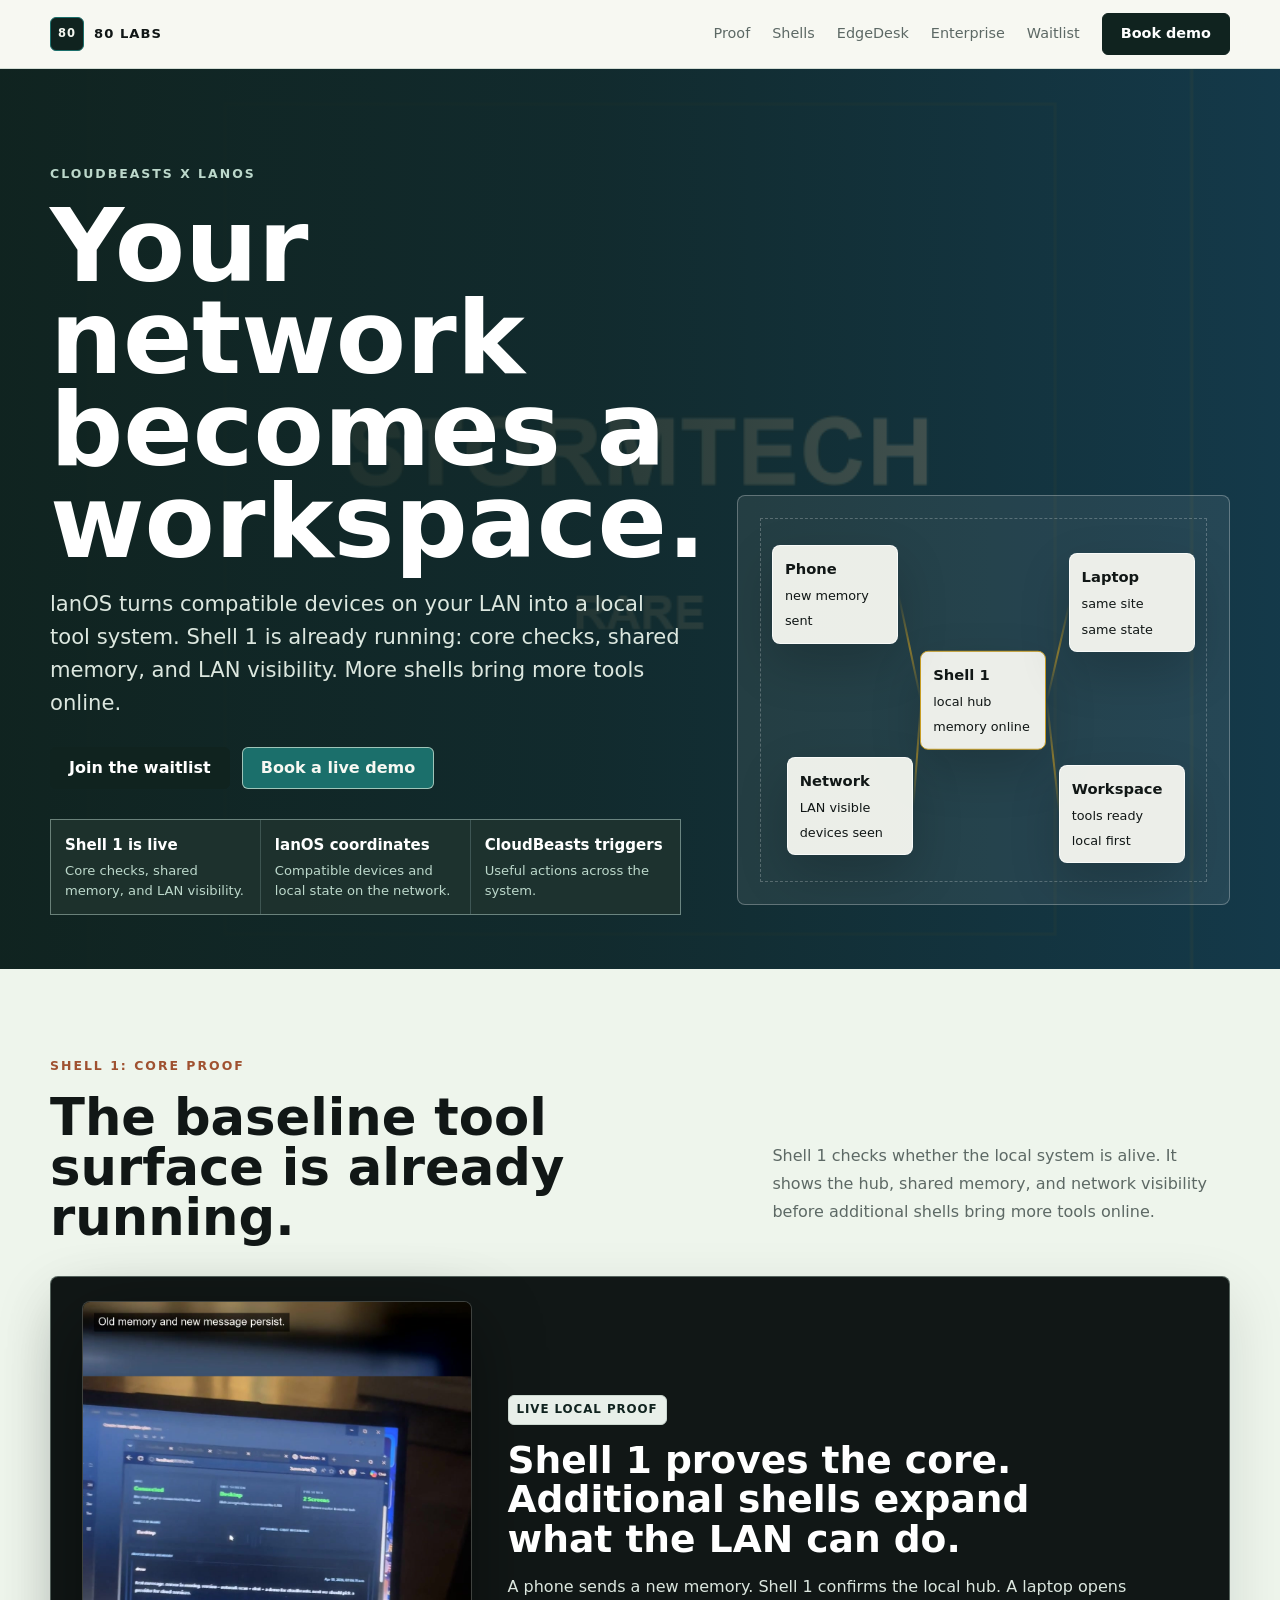
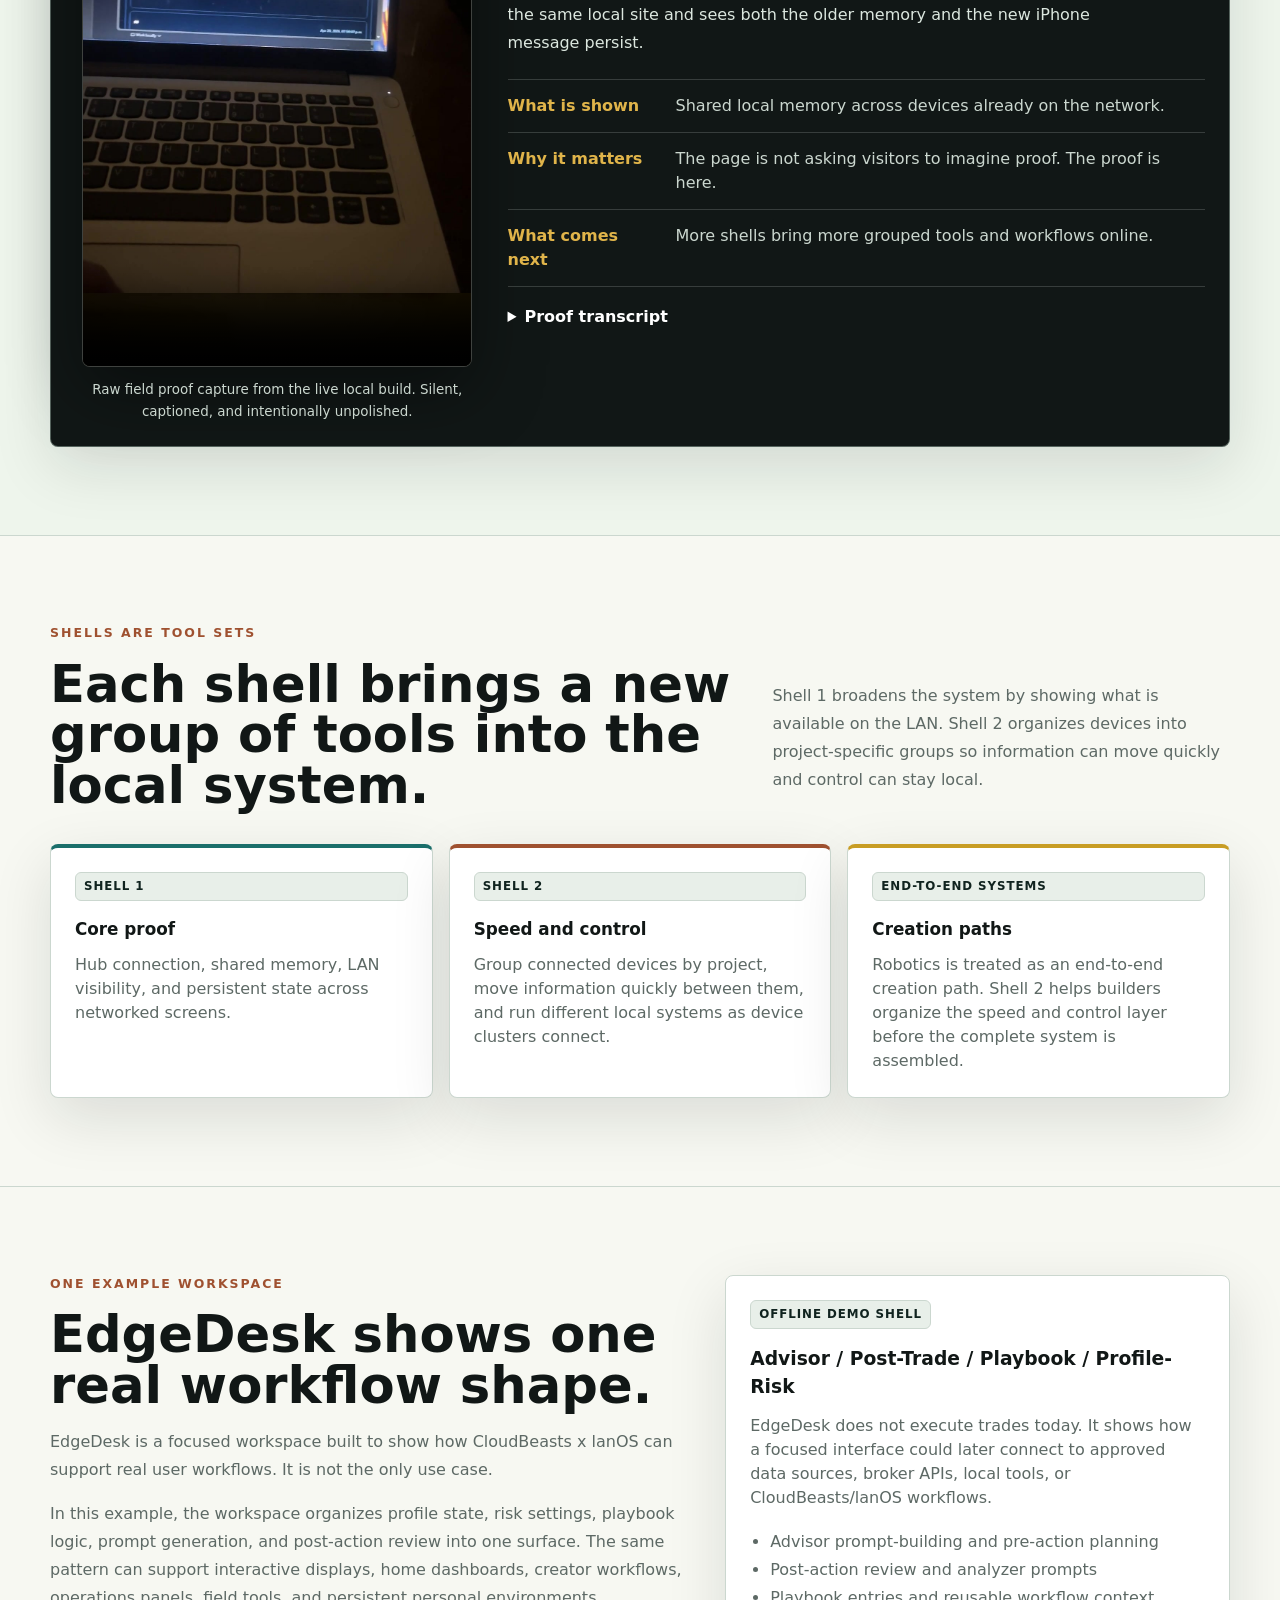
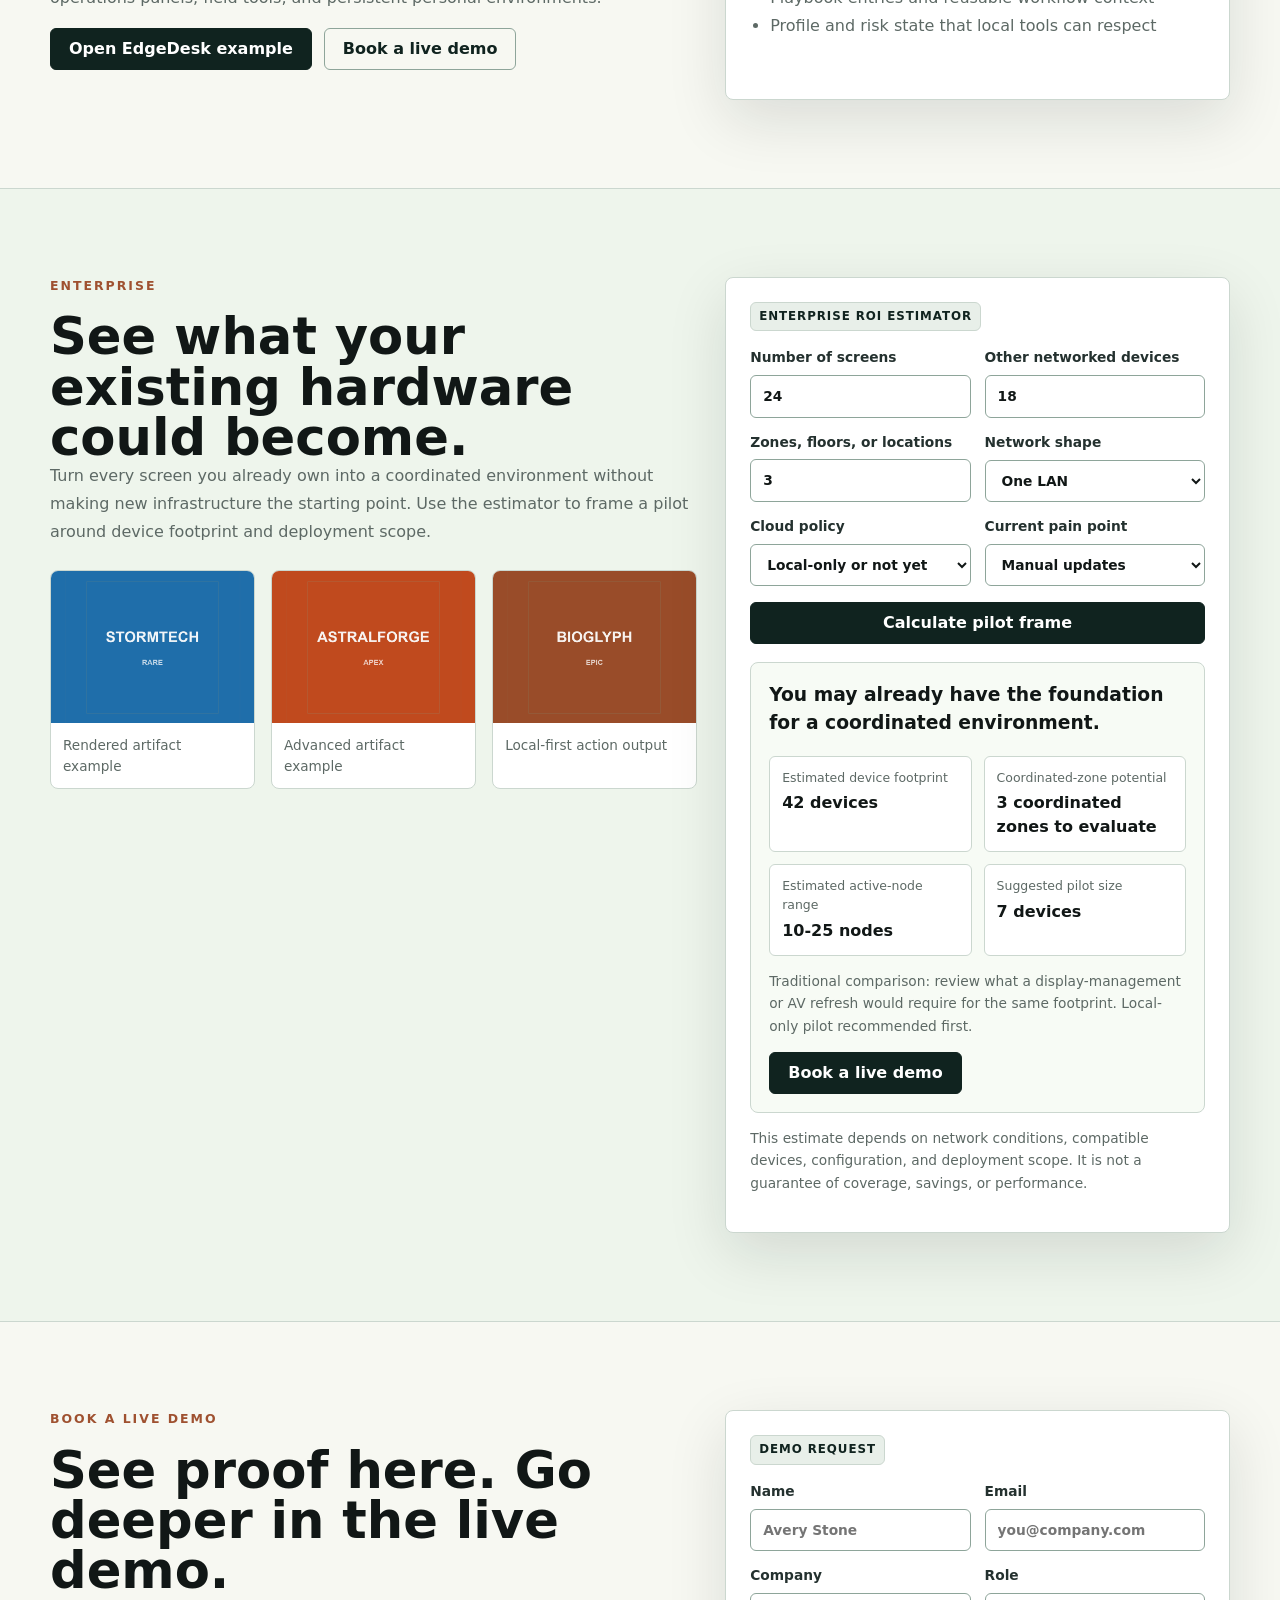
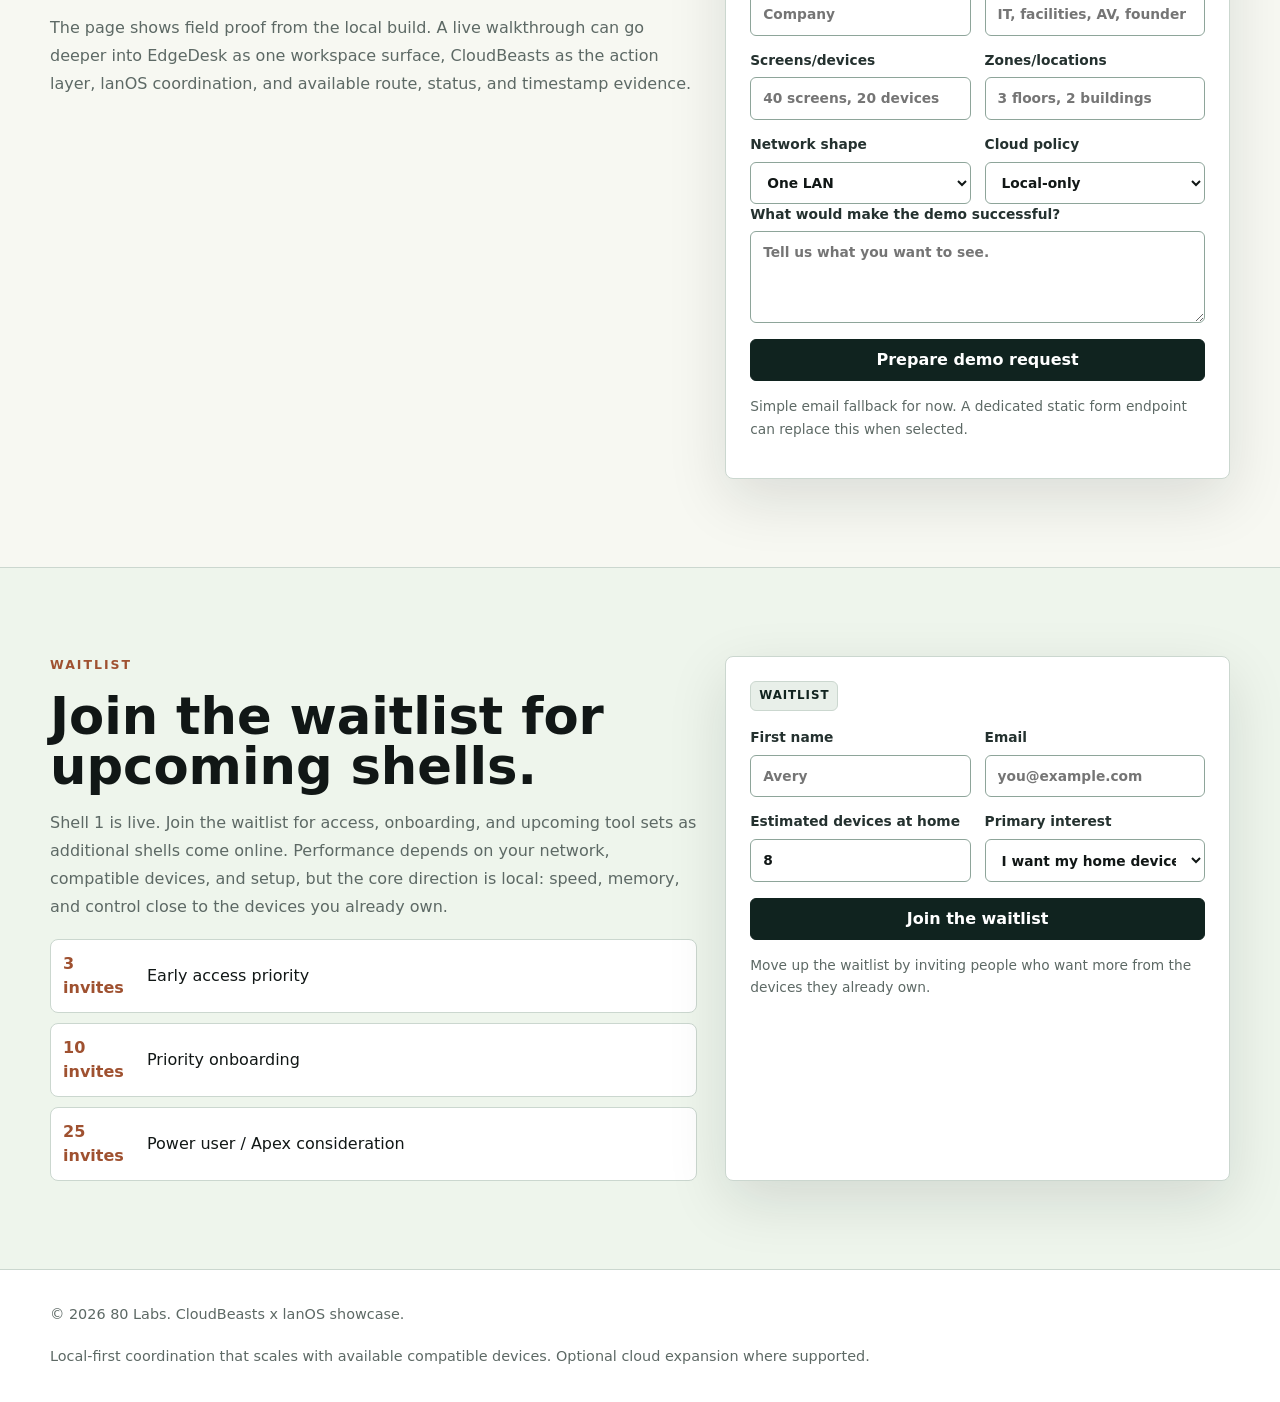
==== commit a2bff7f2: "Add Shell 1 proof landing update" ====
--- a/index.html
+++ b/index.html
@@ -4,9 +4,9 @@
   <meta charset="UTF-8" />
   <meta name="viewport" content="width=device-width, initial-scale=1" />
   <title>CloudBeasts x lanOS | 80 Labs</title>
-  <meta name="description" content="CloudBeasts x lanOS turns existing devices into a coordinated, local-first system. Your network becomes a system that performs." />
+  <meta name="description" content="CloudBeasts x lanOS turns compatible devices on your LAN into a local workspace. Shell 1 is live with shared memory, LAN visibility, and core proof." />
   <meta property="og:title" content="CloudBeasts x lanOS | 80 Labs" />
-  <meta property="og:description" content="Your network becomes a system that performs." />
+  <meta property="og:description" content="Your network becomes a workspace. Shell 1 is live." />
   <meta property="og:image" content="assets/cloudbeasts/stormtech-rare.png" />
   <meta name="theme-color" content="#10231f" />
   <link rel="icon" href="data:," />
@@ -20,10 +20,11 @@
         <span>80 Labs</span>
       </a>
       <div class="nav-links">
-        <a href="#demo">Demo</a>
+        <a href="#demo">Proof</a>
+        <a href="#shells">Shells</a>
         <a href="#edgedesk">EdgeDesk</a>
         <a href="#enterprise">Enterprise</a>
-        <a href="#residential">Residential</a>
+        <a href="#residential">Waitlist</a>
         <a class="button" href="#demo-request">Book demo</a>
       </div>
     </nav>
@@ -31,20 +32,20 @@
 
   <main id="top">
     <section class="hero" aria-labelledby="hero-title">
-      <img class="hero-media" src="assets/cloudbeasts/stormtech-rare.png" alt="CloudBeasts showcase artifact for a coordinated-device preview" />
+      <img class="hero-media" src="assets/cloudbeasts/stormtech-rare.png" alt="CloudBeasts showcase artifact for a coordinated local workspace" />
       <div class="hero-inner">
         <div class="hero-copy-block">
           <p class="eyebrow">CloudBeasts x lanOS</p>
-          <h1 id="hero-title">CloudBeasts x lanOS</h1>
-          <p class="hero-copy">Your network becomes a system that performs. It starts with the hardware users already own, shows visible performance through coordination, and can optionally expand with cloud compute for heavier workloads.</p>
+          <h1 id="hero-title">Your network becomes a workspace.</h1>
+          <p class="hero-copy">lanOS turns compatible devices on your LAN into a local tool system. Shell 1 is already running: core checks, shared memory, and LAN visibility. More shells bring more tools online.</p>
           <div class="hero-actions">
-            <a class="button" href="#demo-request">Book a live demo</a>
-            <a class="button secondary" href="edge/">Open EdgeDesk example</a>
+            <a class="button" href="#residential">Join the waitlist</a>
+            <a class="button secondary" href="#demo-request">Book a live demo</a>
           </div>
           <div class="hero-proof" aria-label="Product proof points">
+            <span><strong>Shell 1 is live</strong> Core checks, shared memory, and LAN visibility.</span>
             <span><strong>lanOS coordinates</strong> Compatible devices and local state on the network.</span>
-            <span><strong>CloudBeasts triggers</strong> Useful actions across the coordinated system.</span>
-            <span><strong>EdgeDesk demonstrates</strong> One workspace pattern built on top.</span>
+            <span><strong>CloudBeasts triggers</strong> Useful actions across the system.</span>
           </div>
         </div>
         <div class="coordination-scene" aria-label="One host coordinating endpoint devices">
@@ -53,11 +54,11 @@
             <span class="pulse-line line-b"></span>
             <span class="pulse-line line-c"></span>
             <span class="pulse-line line-d"></span>
-            <div class="node host"><strong>Host</strong><span>lanOS online</span><span>route: local</span></div>
-            <div class="node endpoint-a"><strong>Workspace</strong><span>EdgeDesk</span><span>example</span></div>
-            <div class="node endpoint-b"><strong>Endpoint B</strong><span>node-02</span><span>ready</span></div>
-            <div class="node endpoint-c"><strong>Display</strong><span>node-03</span><span>ready</span></div>
-            <div class="node endpoint-d"><strong>Dashboard</strong><span>node-04</span><span>ready</span></div>
+            <div class="node host"><strong>Shell 1</strong><span>local hub</span><span>memory online</span></div>
+            <div class="node endpoint-a"><strong>Phone</strong><span>new memory</span><span>sent</span></div>
+            <div class="node endpoint-b"><strong>Laptop</strong><span>same site</span><span>same state</span></div>
+            <div class="node endpoint-c"><strong>Network</strong><span>LAN visible</span><span>devices seen</span></div>
+            <div class="node endpoint-d"><strong>Workspace</strong><span>tools ready</span><span>local first</span></div>
           </div>
         </div>
       </div>
@@ -67,36 +68,72 @@
       <div class="section-inner">
         <div class="section-head">
           <div>
-            <p class="kicker">Preview flow</p>
-            <h2>See how workspace, action layer, and local coordination fit together.</h2>
-          </div>
-          <p class="section-lede">This on-page flow is a visual preview. Book a live demo for the actual local run with locally hosted lanOS, CloudBeasts actions, and available job, node, route, and status evidence. The live proof should be simple: one device coordinated several other compatible endpoints.</p>
-        </div>
-        <div class="demo-panel panel">
-          <div class="demo-stage">
-            <div class="demo-control">
-              <span class="tag">Preview only</span>
-              <h3>CloudBeasts action trigger</h3>
-              <p class="section-lede">Trigger a simulated action and watch the job move through visible endpoint states. Cloud compute remains optional and labeled.</p>
-              <div class="hero-actions">
-                <button class="button" type="button" id="trigger-demo">Run preview action</button>
-                <button class="button secondary" type="button" id="toggle-cloud">Show optional cloud route</button>
-              </div>
-              <div class="endpoint-grid" id="endpoint-grid">
-                <div class="endpoint" data-node="node-01"><strong>EdgeDesk</strong><span>node-01 awaiting preview</span></div>
-                <div class="endpoint" data-node="node-02"><strong>CloudBeasts</strong><span>node-02 awaiting preview</span></div>
-                <div class="endpoint" data-node="node-03"><strong>Local display</strong><span>node-03 awaiting preview</span></div>
-                <div class="endpoint" data-node="node-04"><strong>Evidence log</strong><span>node-04 awaiting preview</span></div>
-              </div>
+            <p class="kicker">Shell 1: Core Proof</p>
+            <h2>The baseline tool surface is already running.</h2>
+          </div>
+          <p class="section-lede">Shell 1 checks whether the local system is alive. It shows the hub, shared memory, and network visibility before additional shells bring more tools online.</p>
+        </div>
+        <div class="proof-panel panel">
+          <div class="proof-layout">
+            <figure class="proof-frame">
+              <video class="proof-video" data-proof-video controls autoplay muted loop playsinline preload="metadata" poster="media/lanos-shell1-core-proof-poster.jpg" aria-label="Shell 1 field proof video showing shared local memory across phone, Shell 1, and laptop">
+                <source src="media/lanos-shell1-core-proof.mp4" type="video/mp4" />
+                <track src="media/lanos-shell1-core-proof-captions.vtt" kind="captions" srclang="en" label="English captions" default />
+                <a href="media/lanos-shell1-core-proof.mp4">Open the Shell 1 proof video.</a>
+              </video>
+              <figcaption>Raw field proof capture from the live local build. Silent, captioned, and intentionally unpolished.</figcaption>
+            </figure>
+            <div class="proof-copy">
+              <span class="tag">Live local proof</span>
+              <h3>Shell 1 proves the core. Additional shells expand what the LAN can do.</h3>
+              <p>A phone sends a new memory. Shell 1 confirms the local hub. A laptop opens the same local site and sees both the older memory and the new iPhone message persist.</p>
+              <dl class="proof-facts">
+                <div><dt>What is shown</dt><dd>Shared local memory across devices already on the network.</dd></div>
+                <div><dt>Why it matters</dt><dd>The page is not asking visitors to imagine proof. The proof is here.</dd></div>
+                <div><dt>What comes next</dt><dd>More shells bring more grouped tools and workflows online.</dd></div>
+              </dl>
+              <details class="transcript">
+                <summary>Proof transcript</summary>
+                <ol>
+                  <li>Raw proof capture: Shell 1 / local LAN build.</li>
+                  <li>Old memory is already loaded.</li>
+                  <li>Phone sends a new memory.</li>
+                  <li>Shell 1 confirms the local hub.</li>
+                  <li>Laptop opens the same local site.</li>
+                  <li>Old memory and new message persist.</li>
+                </ol>
+              </details>
             </div>
-            <div class="demo-log" aria-live="polite" id="demo-log">
-              <span class="log-line">preview_id: idle</span>
-              <span class="log-line">job_id: preview pending</span>
-              <span class="log-line">route_type: local preview</span>
-              <span class="log-line">node_id: preview pending</span>
-              <span class="log-line warn">cloud_compute: optional, not default</span>
-            </div>
-          </div>
+          </div>
+        </div>
+      </div>
+    </section>
+
+    <section class="section" id="shells">
+      <div class="section-inner">
+        <div class="section-head">
+          <div>
+            <p class="kicker">Shells are tool sets</p>
+            <h2>Each shell brings a new group of tools into the local system.</h2>
+          </div>
+          <p class="section-lede">Shell 1 broadens the system by showing what is available on the LAN. Shell 2 organizes devices into project-specific groups so information can move quickly and control can stay local.</p>
+        </div>
+        <div class="grid-3">
+          <article class="card shell-card">
+            <span class="tag">Shell 1</span>
+            <h3>Core proof</h3>
+            <p>Hub connection, shared memory, LAN visibility, and persistent state across networked screens.</p>
+          </article>
+          <article class="card shell-card">
+            <span class="tag">Shell 2</span>
+            <h3>Speed and control</h3>
+            <p>Group connected devices by project, move information quickly between them, and run different local systems as device clusters connect.</p>
+          </article>
+          <article class="card shell-card">
+            <span class="tag">End-to-end systems</span>
+            <h3>Creation paths</h3>
+            <p>Robotics is treated as an end-to-end creation path. Shell 2 helps builders organize the speed and control layer before the complete system is assembled.</p>
+          </article>
         </div>
       </div>
     </section>
@@ -160,8 +197,8 @@
       <div class="section-inner split">
         <div>
           <p class="kicker">Book a live demo</p>
-          <h2>Use the page for interest. Use the demo for proof.</h2>
-          <p class="section-lede">A live walkthrough can show the actual local run: EdgeDesk as the workspace surface, CloudBeasts as the action layer, lanOS coordination, and available <code>job_id</code>, <code>node_id</code>, <code>route_type</code>, status, and timestamp evidence.</p>
+          <h2>See proof here. Go deeper in the live demo.</h2>
+          <p class="section-lede">The page shows field proof from the local build. A live walkthrough can go deeper into EdgeDesk as one workspace surface, CloudBeasts as the action layer, lanOS coordination, and available route, status, and timestamp evidence.</p>
         </div>
         <form class="waitlist" id="demo-form" action="mailto:hello@80labs.to" method="post" enctype="text/plain">
           <span class="tag">Demo request</span>
@@ -186,9 +223,9 @@
     <section class="section alt" id="residential">
       <div class="section-inner split">
         <div>
-          <p class="kicker">Residential</p>
-          <h2>The devices you already own, finally working together.</h2>
-          <p class="section-lede">Join the early list for CloudBeasts x lanOS, a local-first way to connect and use the devices already on your network. Your devices can do more when they work together. Performance depends on your network, but the system adapts.</p>
+          <p class="kicker">Waitlist</p>
+          <h2>Join the waitlist for upcoming shells.</h2>
+          <p class="section-lede">Shell 1 is live. Join the waitlist for access, onboarding, and upcoming tool sets as additional shells come online. Performance depends on your network, compatible devices, and setup, but the core direction is local: speed, memory, and control close to the devices you already own.</p>
           <div class="tiers">
             <div class="tier"><strong>3 invites</strong><span>Early access priority</span></div>
             <div class="tier"><strong>10 invites</strong><span>Priority onboarding</span></div>
--- a/styles.css
+++ b/styles.css
@@ -99,6 +99,17 @@
 .button:hover { transform: translateY(-1px); background: var(--teal); border-color: var(--teal); }
 .button.secondary { background: transparent; color: var(--teal-dark); border-color: var(--line-strong); }
 .button.secondary:hover { background: #fff; border-color: var(--teal); }
+.hero .button.secondary {
+  background: var(--teal);
+  border-color: rgba(188, 216, 203, 0.82);
+  color: #f7f8f2;
+}
+.hero .button.secondary:hover,
+.hero .button.secondary:focus-visible {
+  background: rgba(247, 248, 242, 0.96);
+  border-color: #fff;
+  color: var(--teal-dark);
+}
 .button.full { width: 100%; margin-top: 16px; }
 
 .hero {
@@ -214,7 +225,12 @@
   font-size: 0.8rem;
 }
 .node strong { font-size: 0.92rem; }
-.node.host { left: 36%; top: 38%; border-color: var(--gold); }
+.node.host {
+  left: 50%;
+  top: 50%;
+  transform: translate(-50%, -50%);
+  border-color: var(--gold);
+}
 .node.endpoint-a { left: 7%; top: 12%; }
 .node.endpoint-b { right: 7%; top: 14%; }
 .node.endpoint-c { left: 10%; bottom: 12%; }
@@ -224,8 +240,10 @@
   height: 2px;
   background: linear-gradient(90deg, transparent, var(--gold), transparent);
   transform-origin: left center;
-  opacity: 0.65;
-}
+  opacity: 0;
+  transition: opacity 160ms ease;
+}
+.scene-board.lines-ready .pulse-line { opacity: 0.65; }
 .line-a { width: 210px; left: 28%; top: 39%; transform: rotate(-34deg); }
 .line-b { width: 190px; left: 48%; top: 42%; transform: rotate(-145deg); }
 .line-c { width: 230px; left: 29%; bottom: 33%; transform: rotate(32deg); }
@@ -242,6 +260,11 @@
   gap: 36px;
   align-items: end;
   margin-bottom: 34px;
+}
+#edgedesk h2 + .section-lede,
+#demo-request h2 + .section-lede,
+#residential h2 + .section-lede {
+  margin-top: 18px;
 }
 .section-lede { color: var(--muted); font-size: 1rem; line-height: 1.75; }
 .section.dark .section-lede { color: #cbd7cf; }
@@ -270,6 +293,98 @@
   text-transform: uppercase;
 }
 
+.proof-panel {
+  padding: 24px;
+  background: #111716;
+  color: #f7f8f2;
+  border-color: rgba(142, 165, 154, 0.55);
+}
+.proof-layout {
+  display: grid;
+  grid-template-columns: minmax(260px, 0.58fr) minmax(0, 1fr);
+  gap: 28px;
+  align-items: center;
+}
+.proof-frame {
+  display: grid;
+  justify-items: center;
+  gap: 12px;
+  margin: 0;
+}
+.proof-video {
+  width: min(100%, 390px);
+  max-height: 74svh;
+  aspect-ratio: 9 / 16;
+  object-fit: cover;
+  border-radius: 8px;
+  border: 1px solid rgba(247, 248, 242, 0.24);
+  background: #050807;
+  box-shadow: 0 22px 70px rgba(0, 0, 0, 0.42);
+}
+.proof-frame figcaption {
+  max-width: 430px;
+  color: #cbd7cf;
+  font-size: 0.84rem;
+  line-height: 1.6;
+  text-align: center;
+}
+.proof-copy h3 {
+  max-width: 620px;
+  margin-bottom: 14px;
+  color: #fff;
+  font-size: clamp(1.5rem, 3vw, 2.35rem);
+  line-height: 1.05;
+}
+.proof-copy p {
+  max-width: 620px;
+  color: #dce7df;
+  font-size: 1rem;
+  line-height: 1.75;
+}
+.proof-facts {
+  display: grid;
+  gap: 0;
+  margin: 22px 0 0;
+  border-top: 1px solid rgba(203, 215, 207, 0.2);
+}
+.proof-facts div {
+  display: grid;
+  grid-template-columns: 150px 1fr;
+  gap: 18px;
+  padding: 14px 0;
+  border-bottom: 1px solid rgba(203, 215, 207, 0.2);
+}
+.proof-facts dt {
+  color: #e0b44a;
+  font-weight: 800;
+}
+.proof-facts dd {
+  margin: 0;
+  color: #cbd7cf;
+}
+.transcript {
+  margin-top: 18px;
+  color: #dce7df;
+}
+.transcript summary {
+  cursor: pointer;
+  color: #fff;
+  font-weight: 800;
+}
+.transcript ol {
+  margin: 12px 0 0;
+  padding-left: 20px;
+  color: #cbd7cf;
+  line-height: 1.7;
+}
+.shell-card {
+  display: grid;
+  align-content: start;
+  border-top: 4px solid var(--teal);
+}
+.shell-card:nth-child(2) { border-top-color: var(--rust); }
+.shell-card:nth-child(3) { border-top-color: var(--gold); }
+
 .demo-panel { padding: 24px; display: grid; gap: 20px; }
 .demo-stage { min-height: 360px; display: grid; grid-template-columns: 0.9fr 1.2fr; gap: 20px; align-items: stretch; }
 .demo-control { padding: 22px; border: 1px solid var(--line); border-radius: 8px; background: #fbfcf8; }
@@ -338,9 +453,10 @@
 @media (max-width: 920px) {
   .nav-links { display: none; }
   .hero { min-height: auto; }
-  .hero-inner, .split, .section-head, .demo-stage { grid-template-columns: 1fr; }
+  .hero-inner, .split, .section-head, .demo-stage, .proof-layout { grid-template-columns: 1fr; }
   .hero-inner { padding-top: 82px; }
   .coordination-scene { min-height: 360px; }
+  .proof-video { width: min(100%, 360px); }
   .grid-3, .audit-list { grid-template-columns: 1fr; }
   .asset-strip { grid-template-columns: 1fr; }
 }
@@ -350,6 +466,8 @@
   .hero-actions { flex-direction: column; align-items: stretch; }
   h1 { font-size: clamp(2.35rem, 13vw, 3.2rem); line-height: 0.96; overflow-wrap: anywhere; }
   .coordination-scene { display: none; }
+  .proof-panel { padding: 16px; }
+  .proof-facts div { grid-template-columns: 1fr; gap: 4px; }
 }
 
 
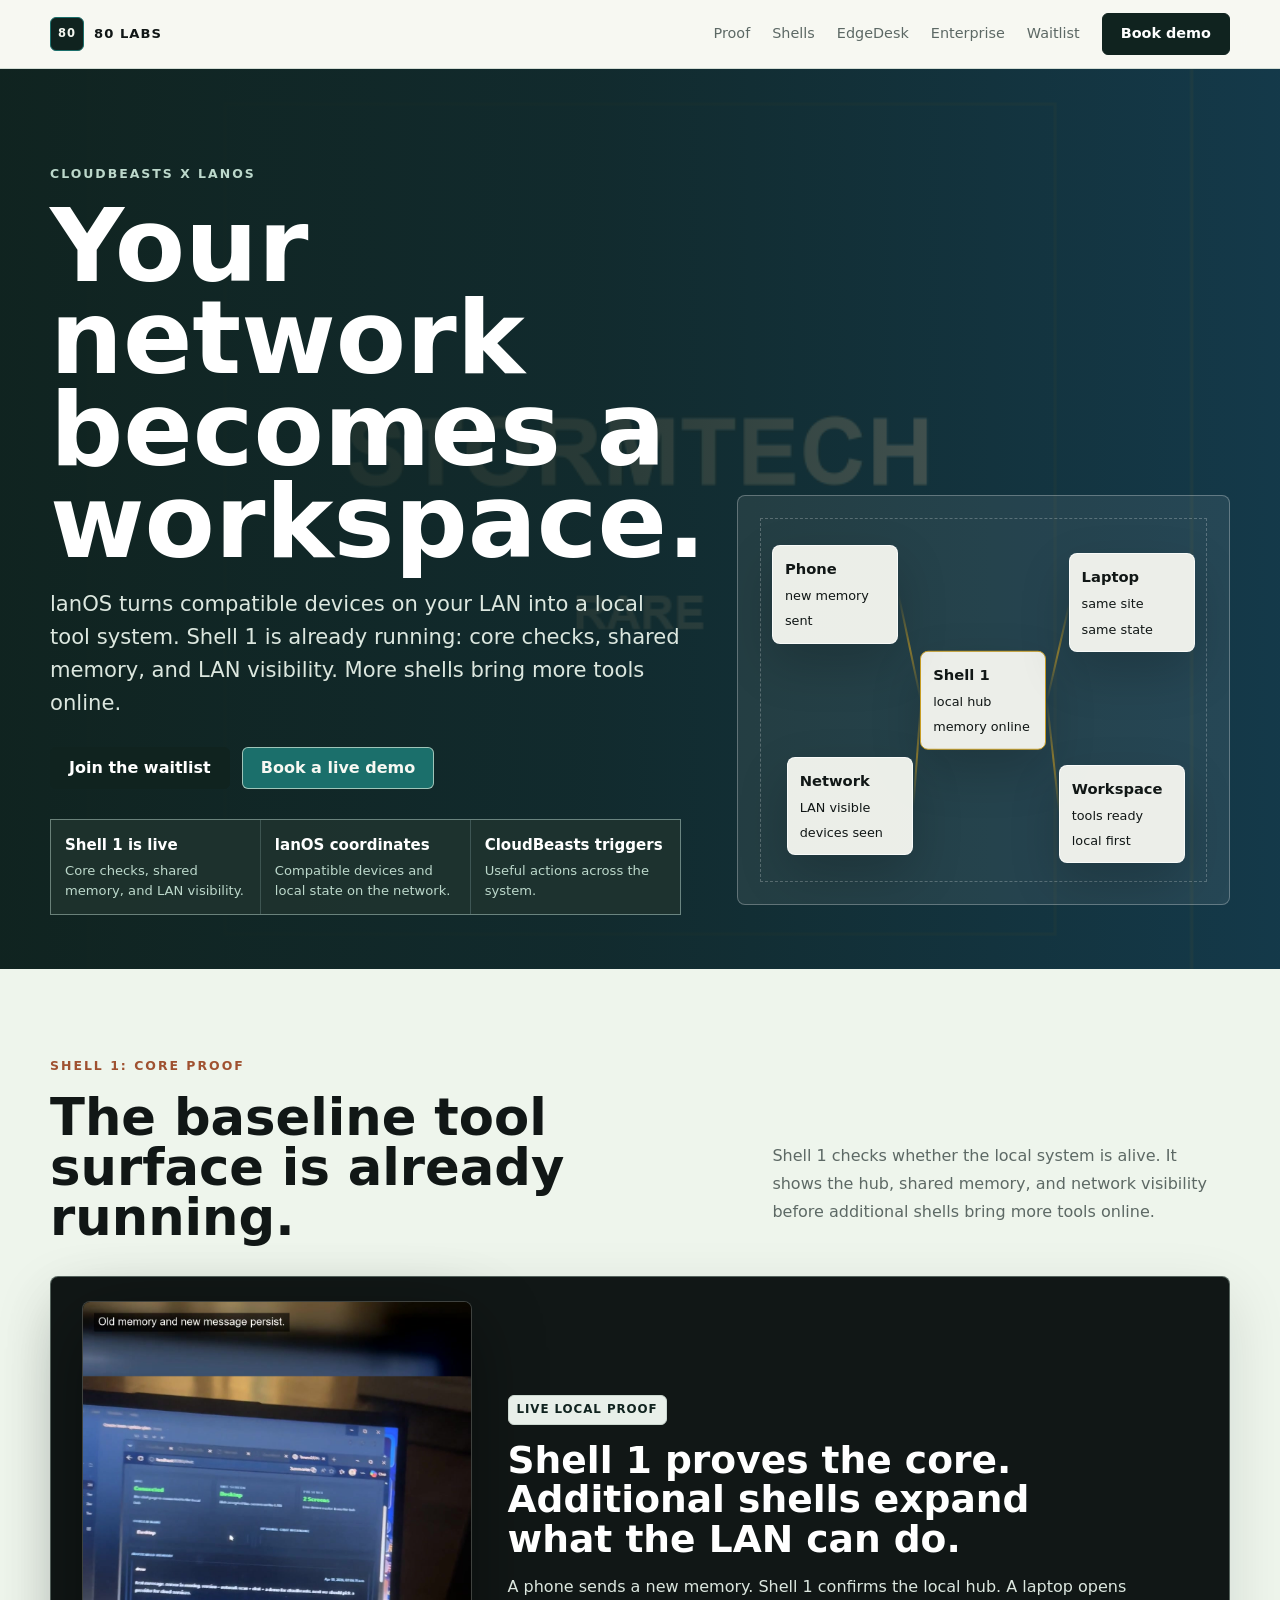
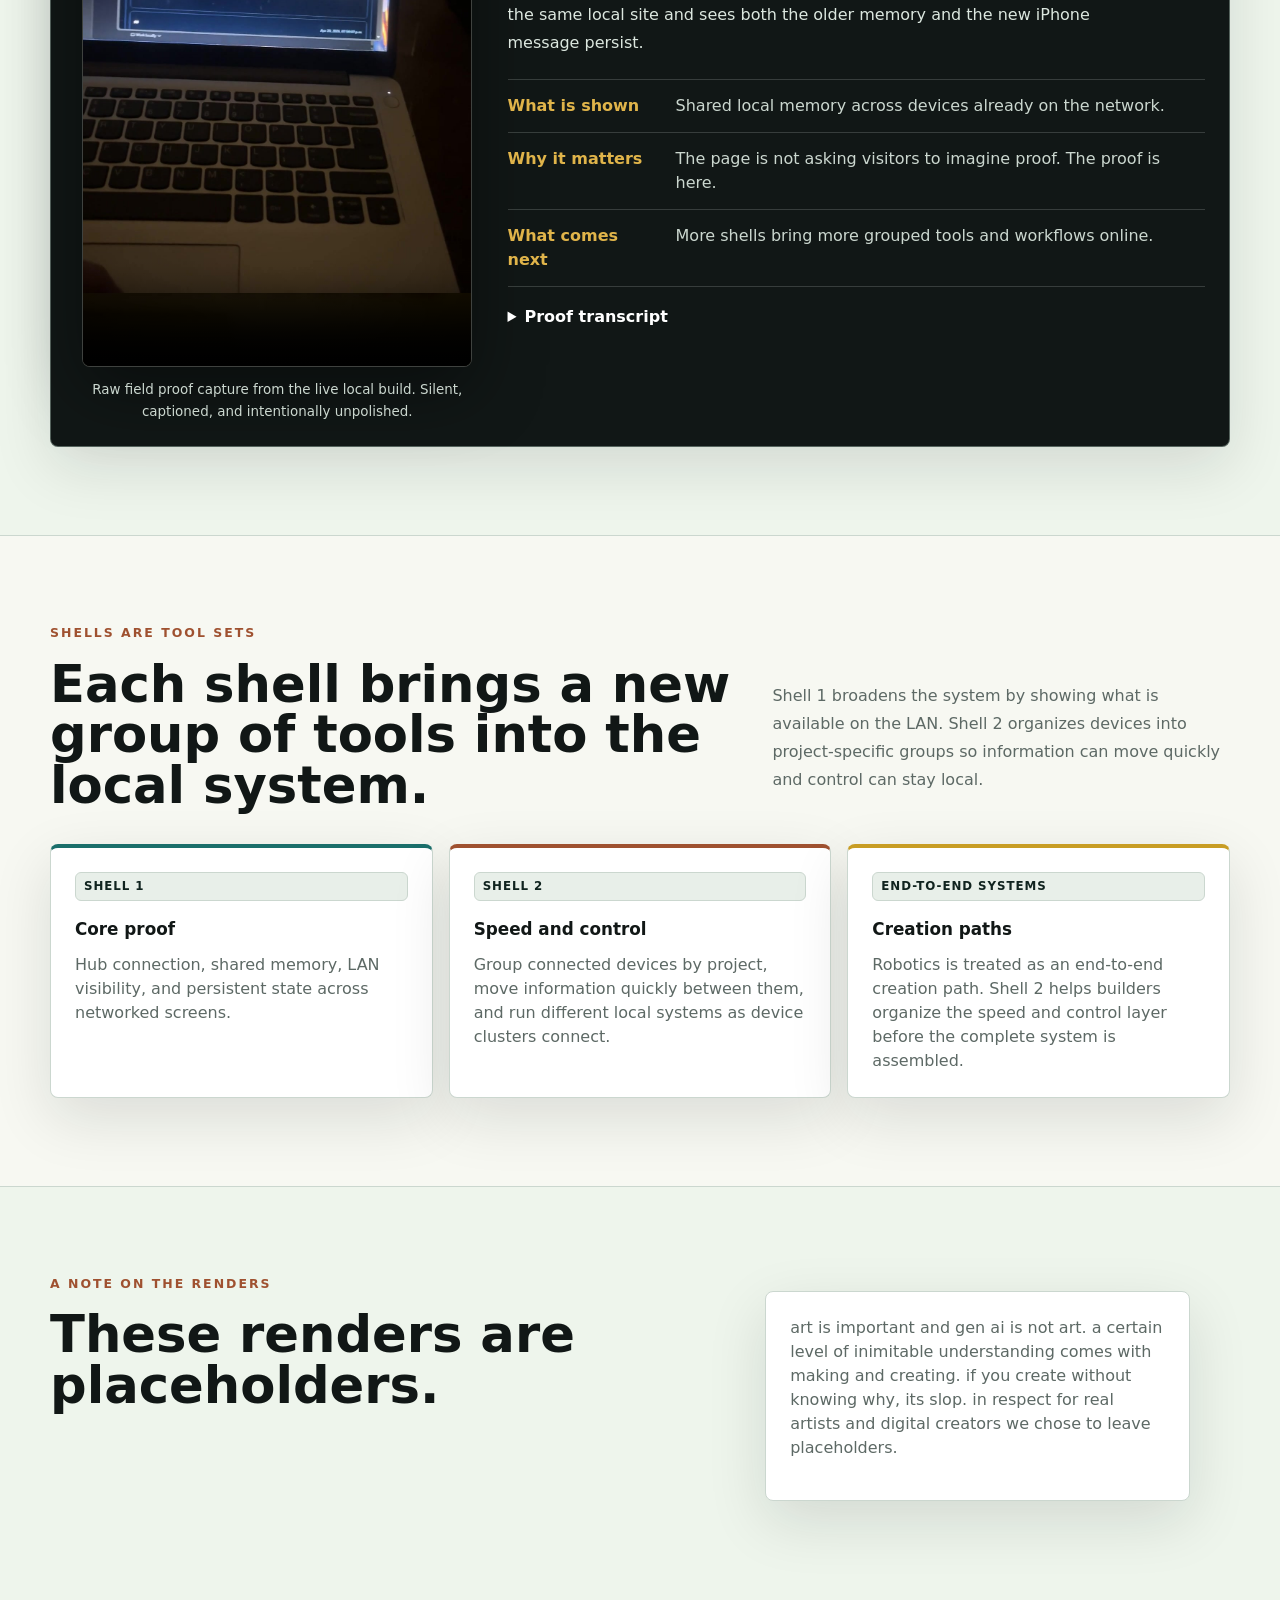
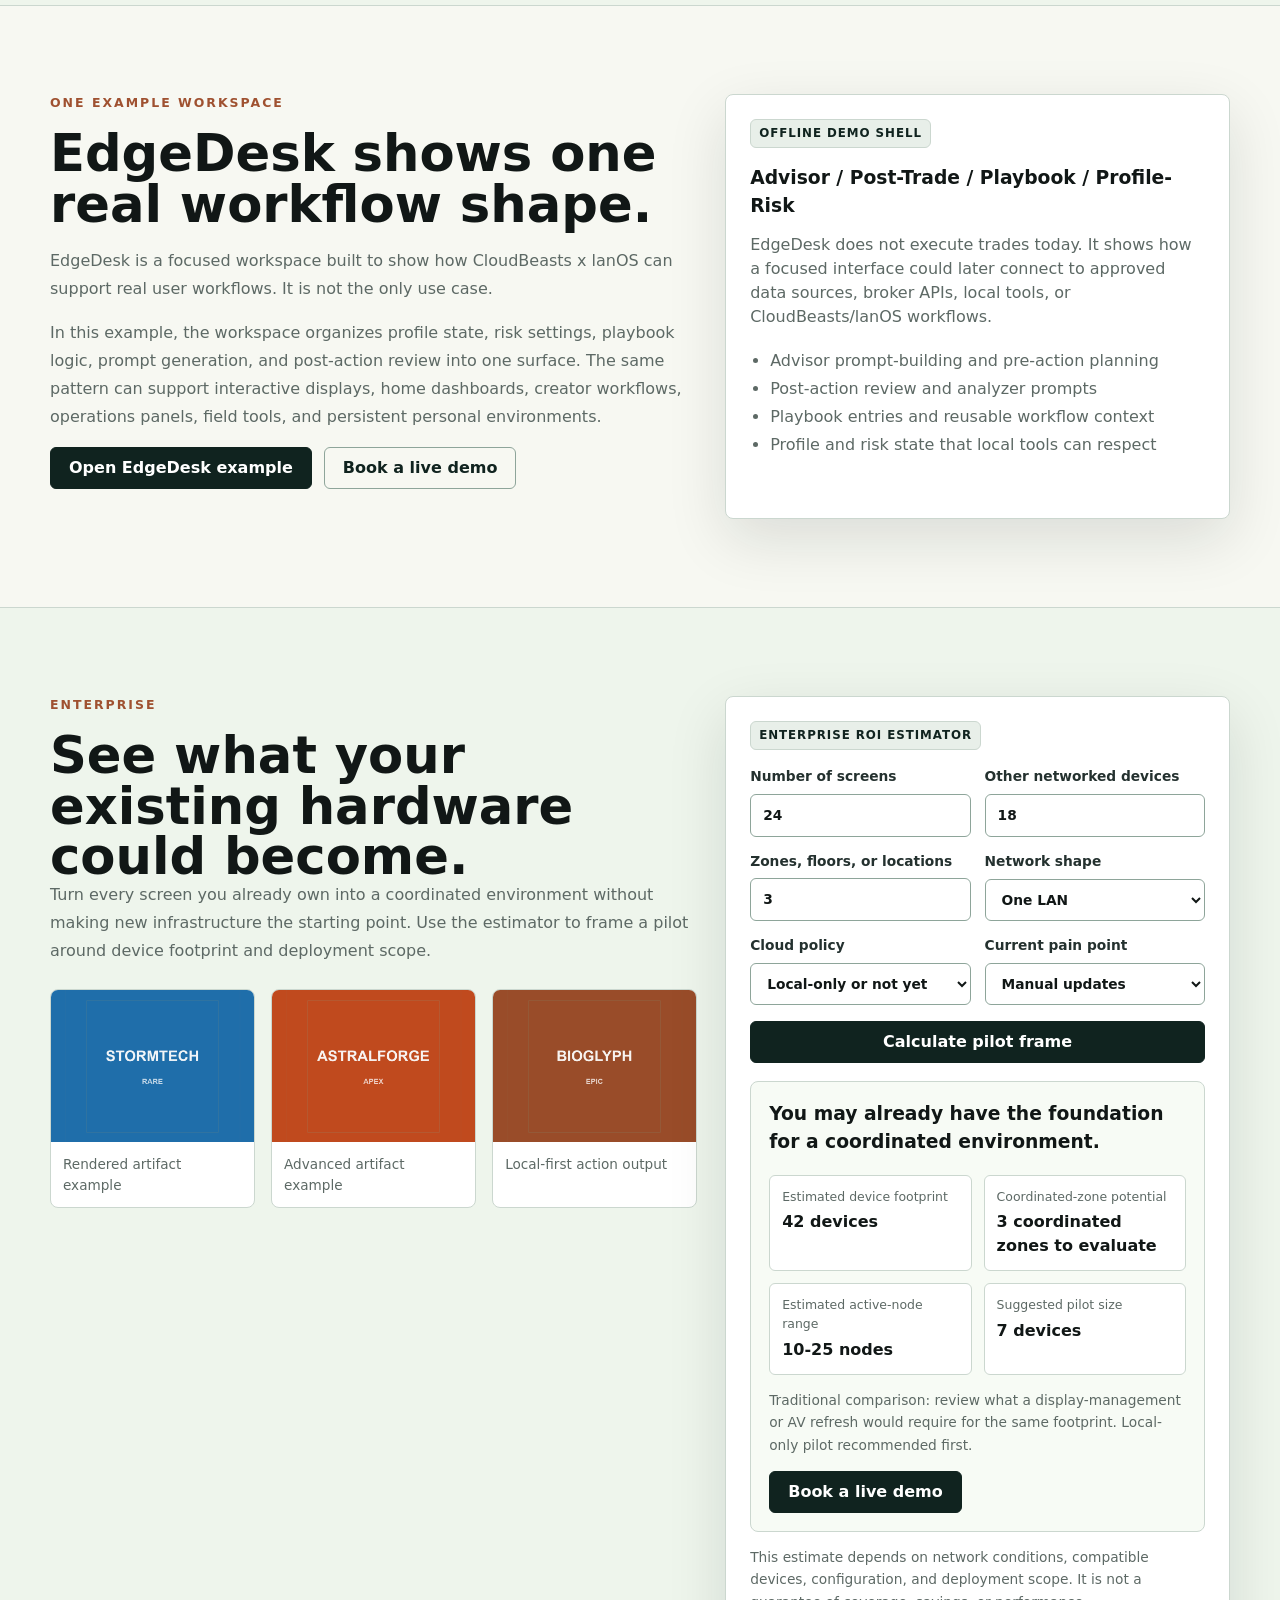
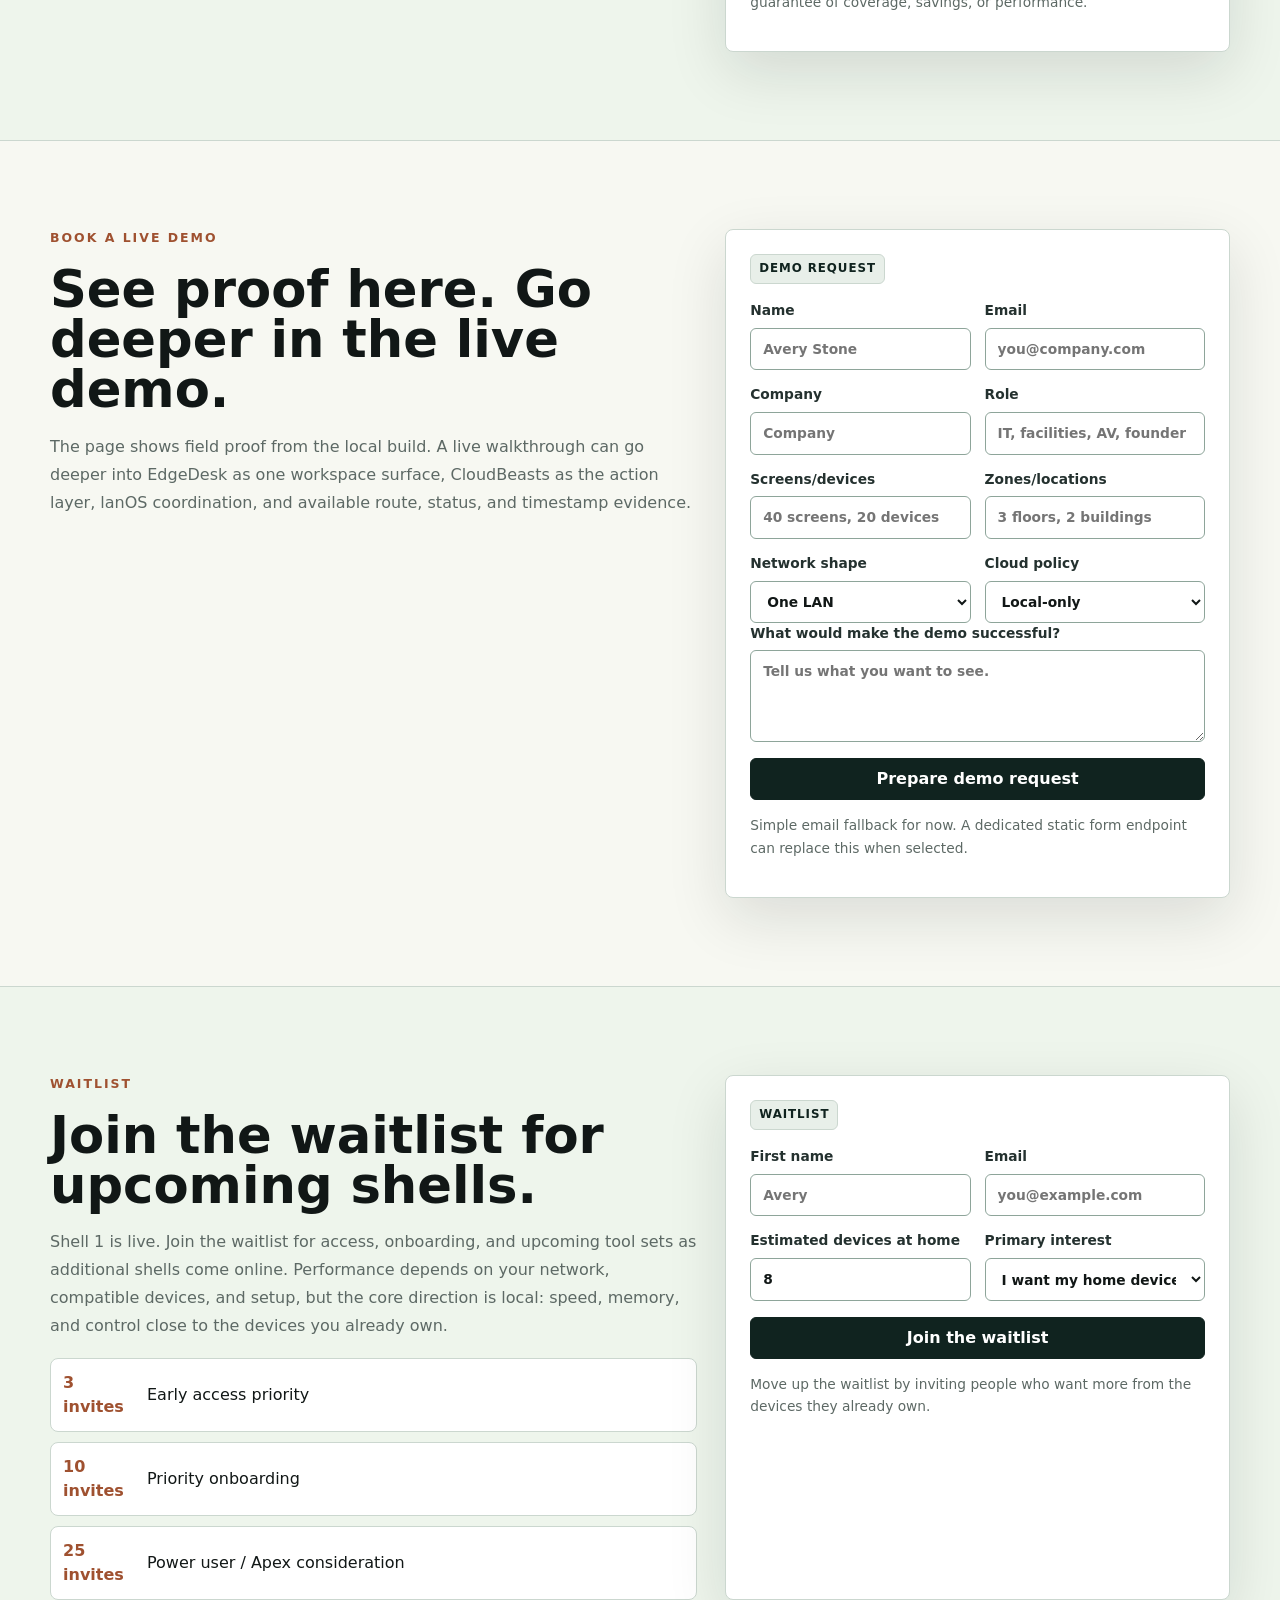
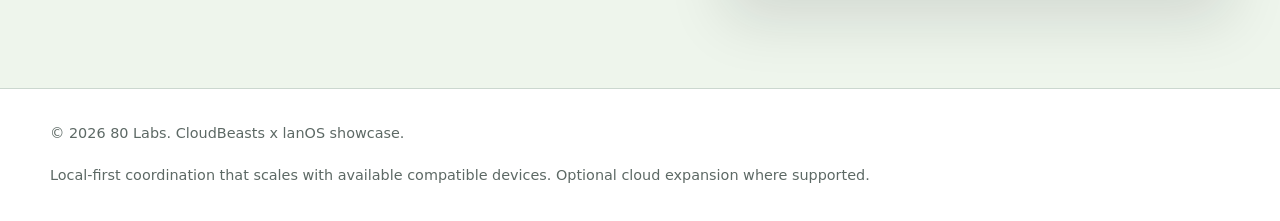
==== commit 2a616310: "Add render placeholder note" ====
--- a/index.html
+++ b/index.html
@@ -138,6 +138,18 @@
       </div>
     </section>
 
+    <section class="section alt" id="renders">
+      <div class="section-inner split">
+        <div>
+          <p class="kicker">A Note On The Renders</p>
+          <h2>These renders are placeholders.</h2>
+        </div>
+        <blockquote class="workspace-card panel">
+          <p>art is important and gen ai is not art. a certain level of inimitable understanding comes with making and creating. if you create without knowing why, its slop. in respect for real artists and digital creators we chose to leave placeholders.</p>
+        </blockquote>
+      </div>
+    </section>
+
     <section class="section" id="edgedesk">
       <div class="section-inner split">
         <div>
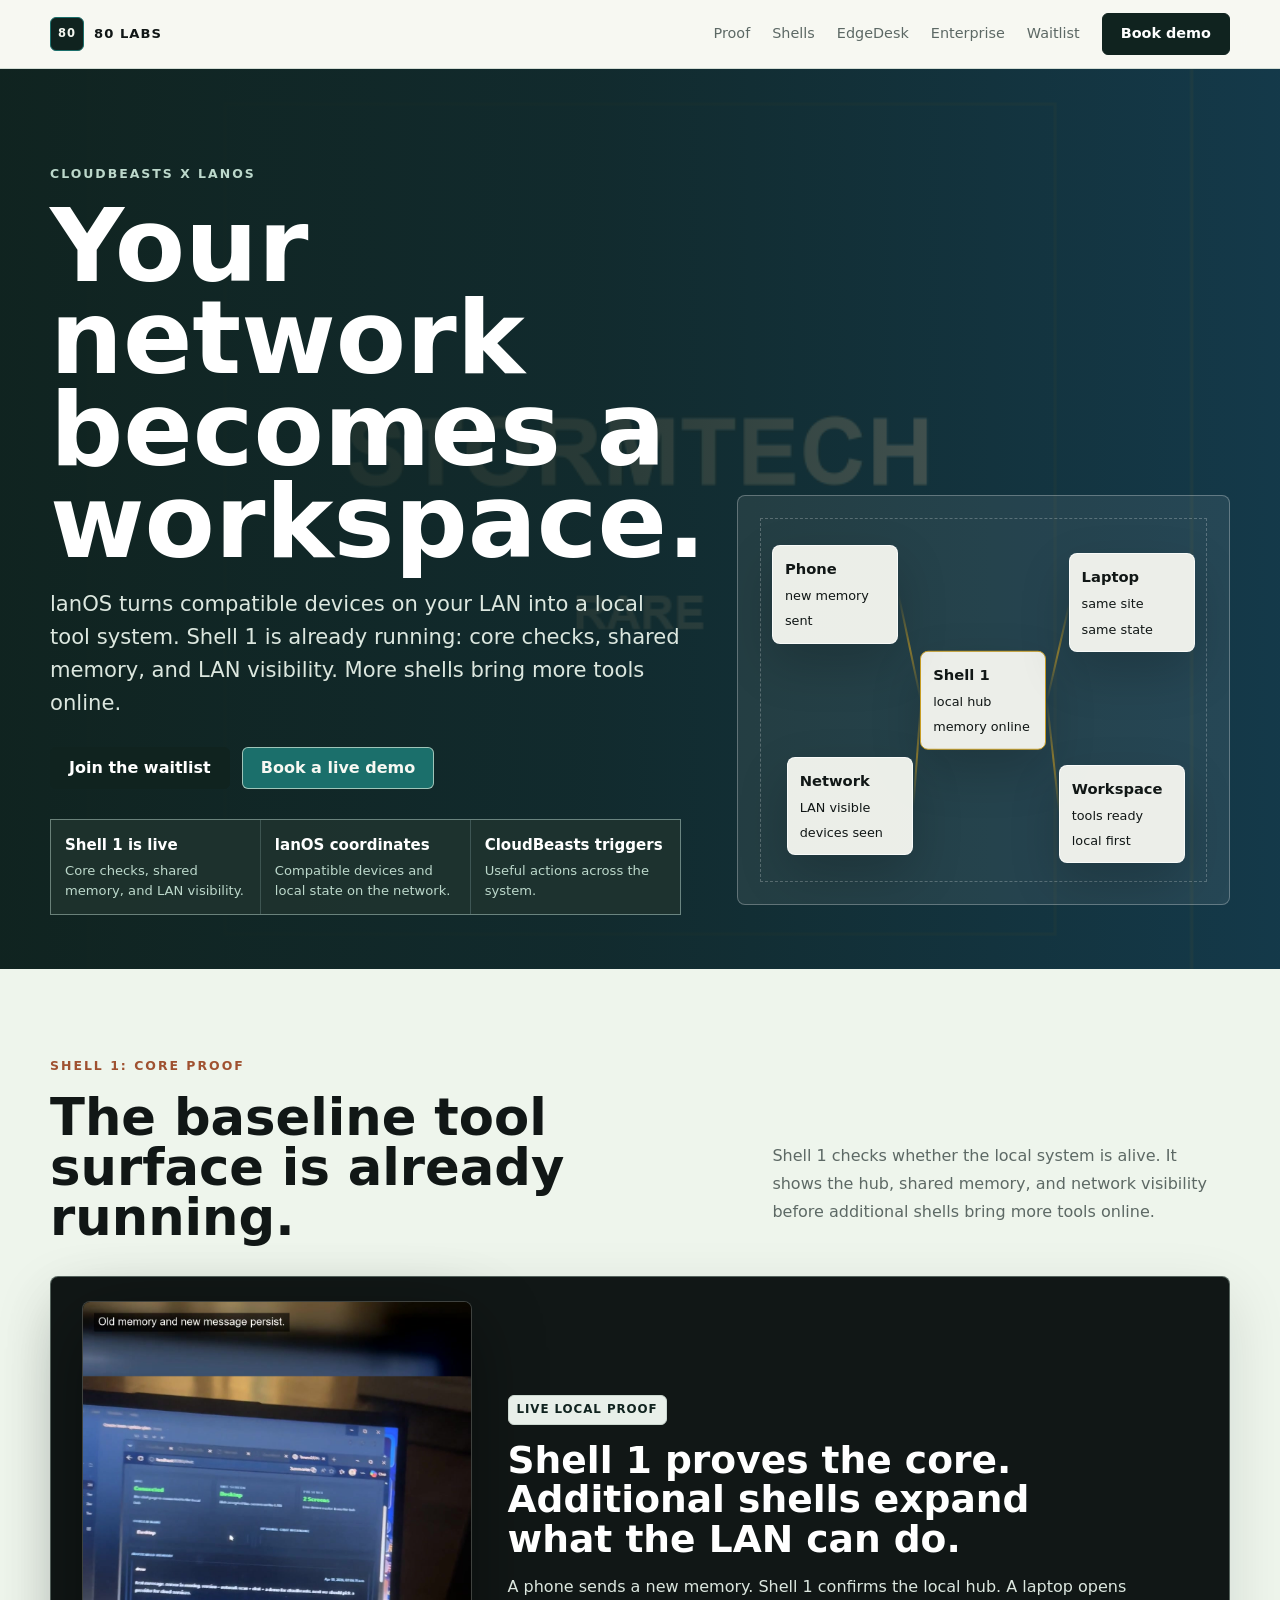
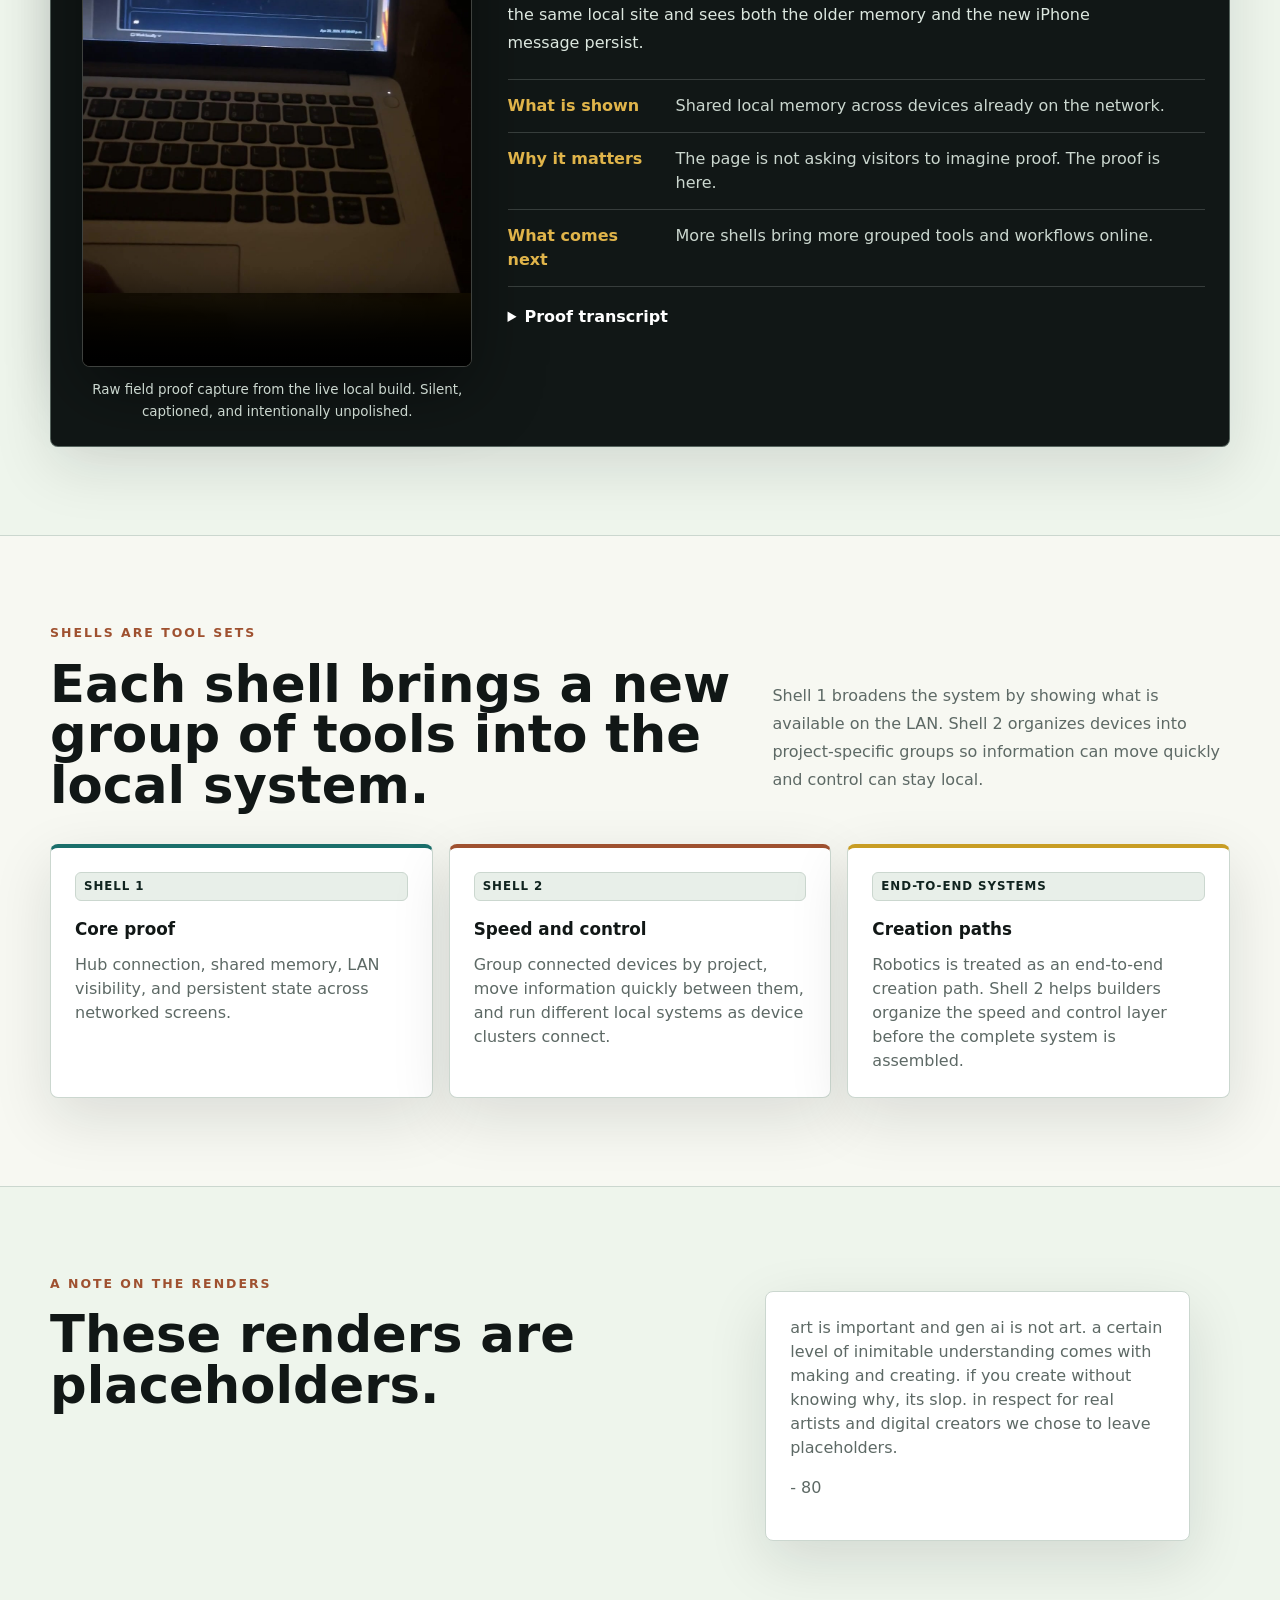
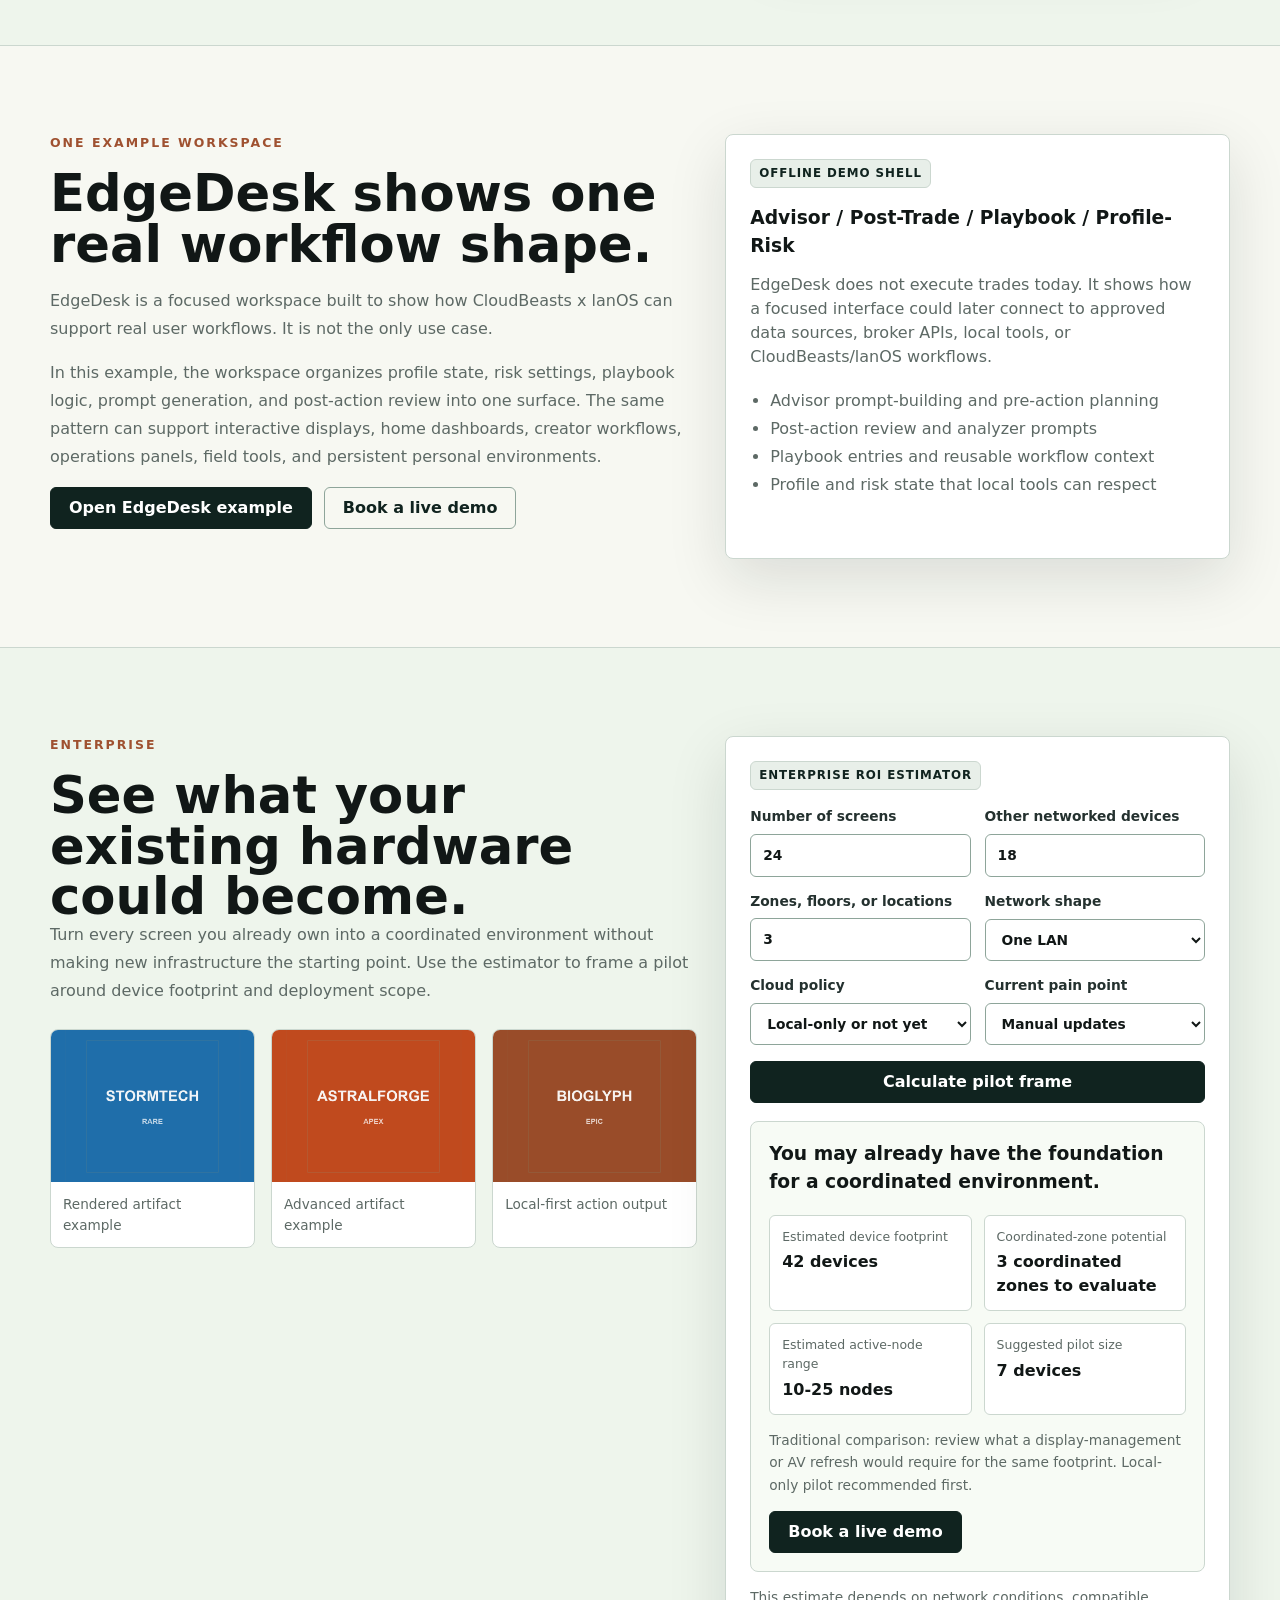
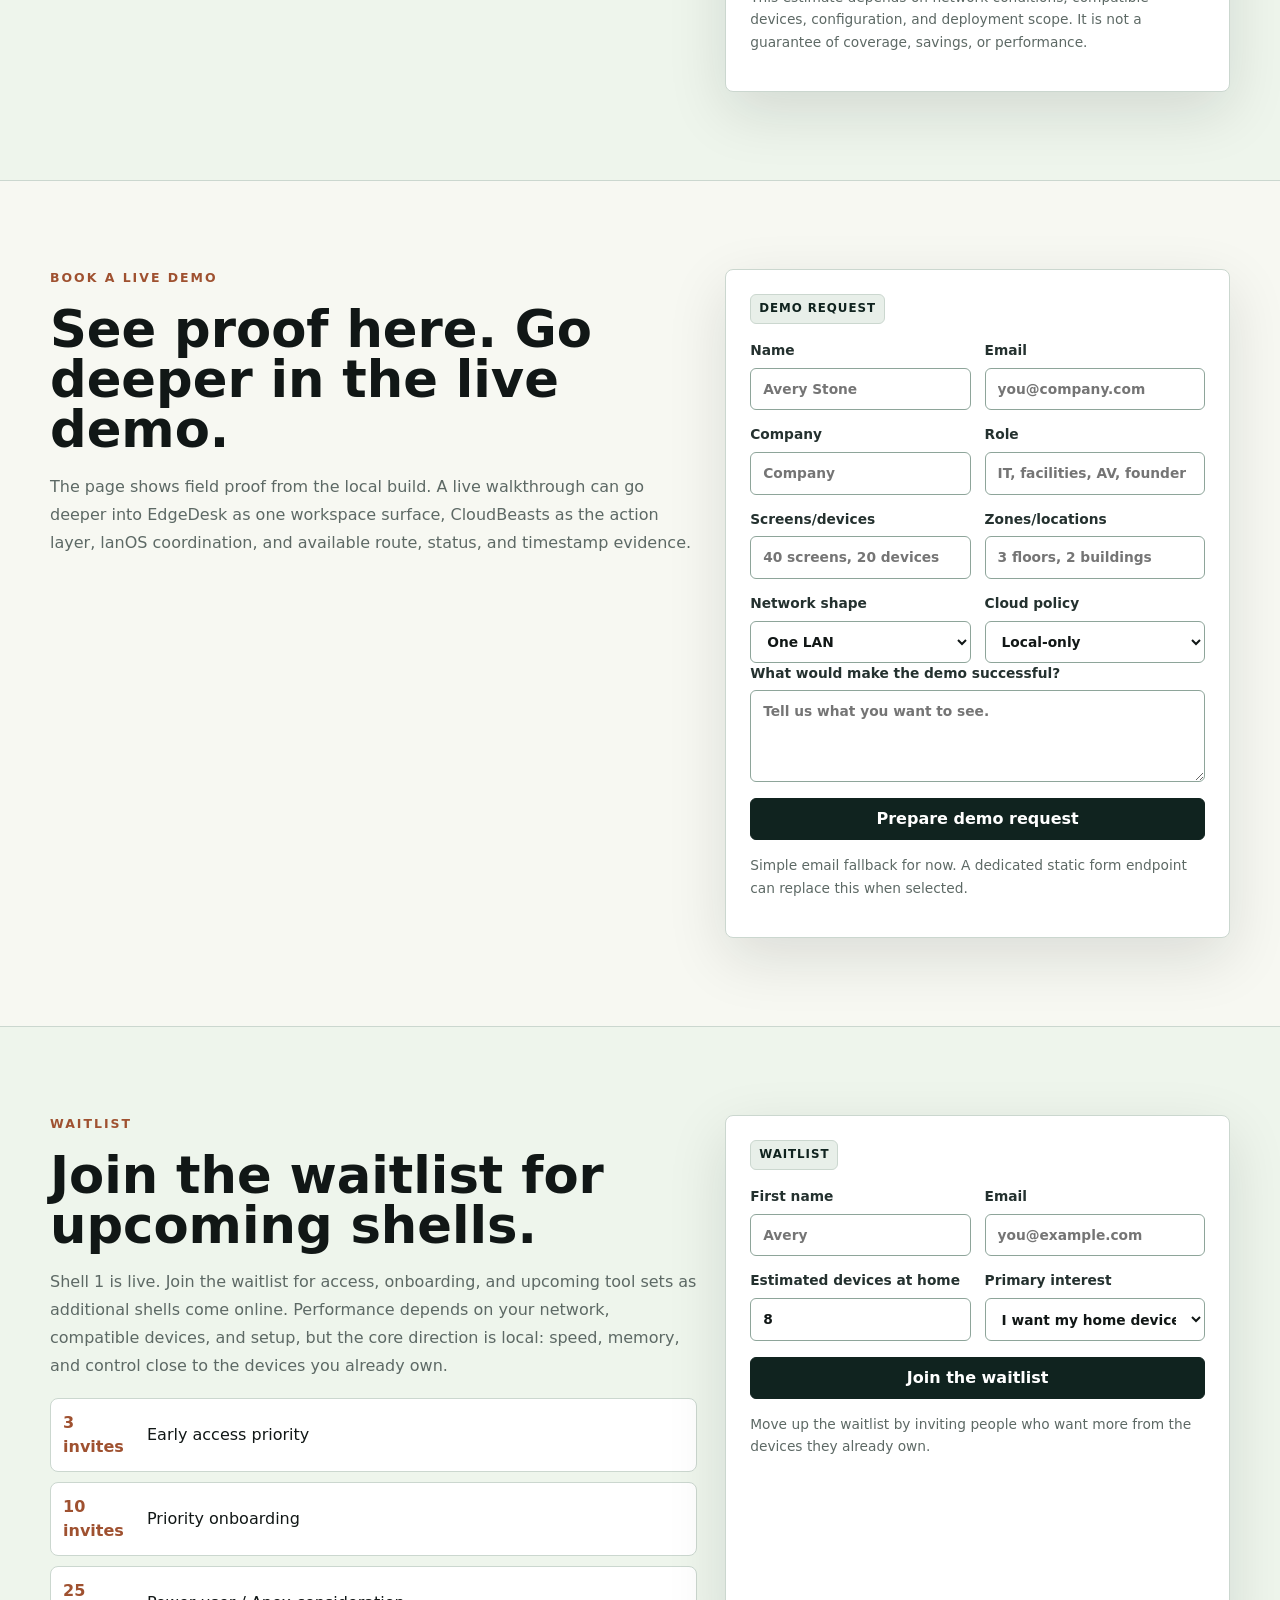
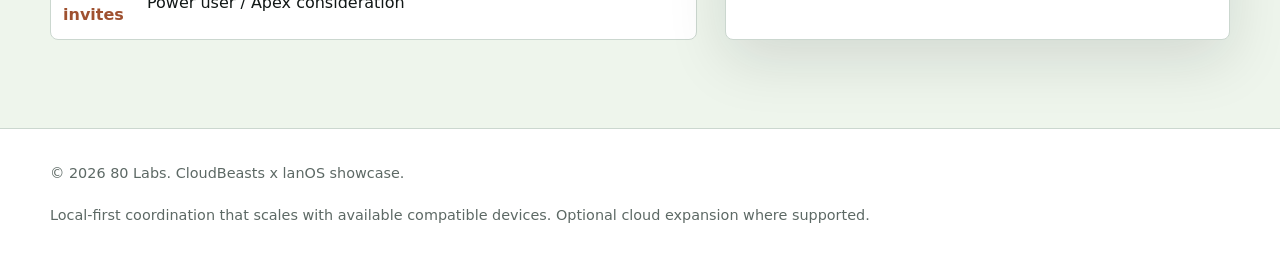
==== commit 70f8a39a: "Add placeholder text in index.html" ====
--- a/index.html
+++ b/index.html
@@ -146,6 +146,7 @@
         </div>
         <blockquote class="workspace-card panel">
           <p>art is important and gen ai is not art. a certain level of inimitable understanding comes with making and creating. if you create without knowing why, its slop. in respect for real artists and digital creators we chose to leave placeholders.</p>
+          <p>- 80 </p>
         </blockquote>
       </div>
     </section>
